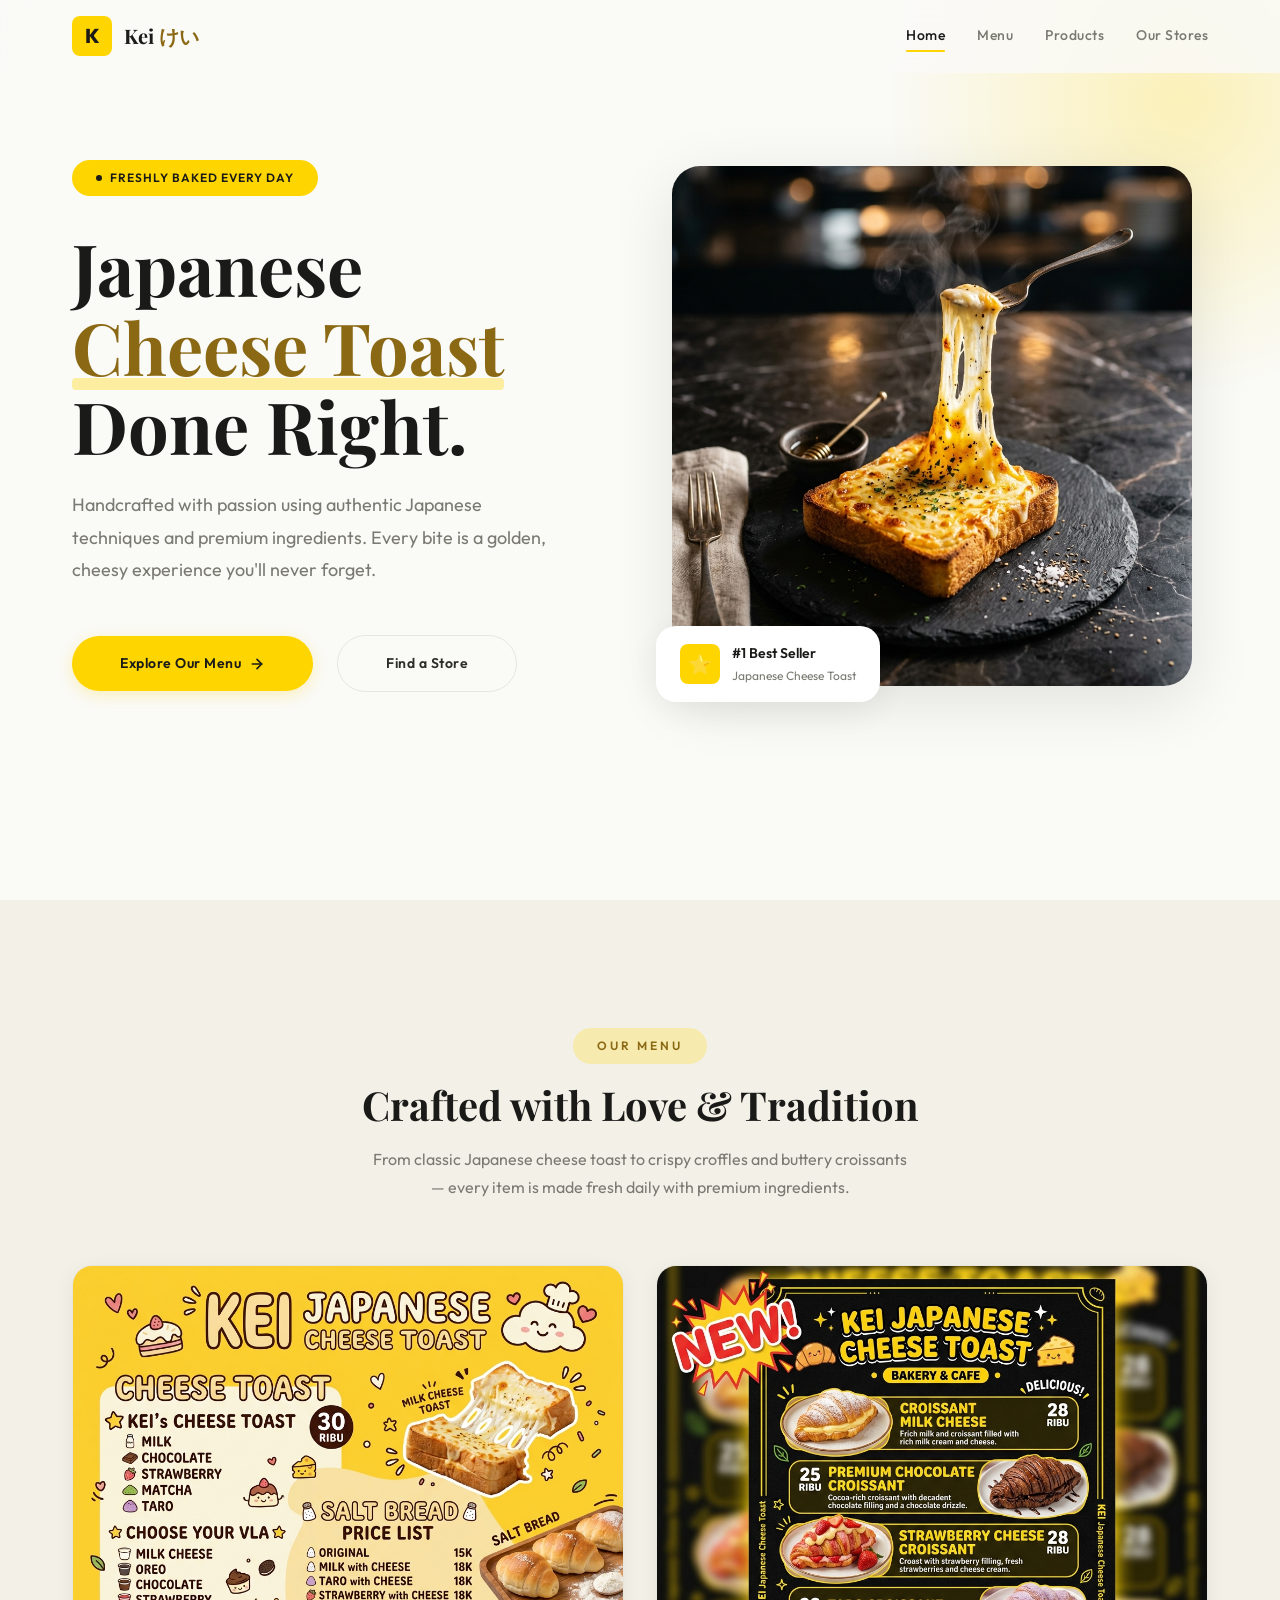
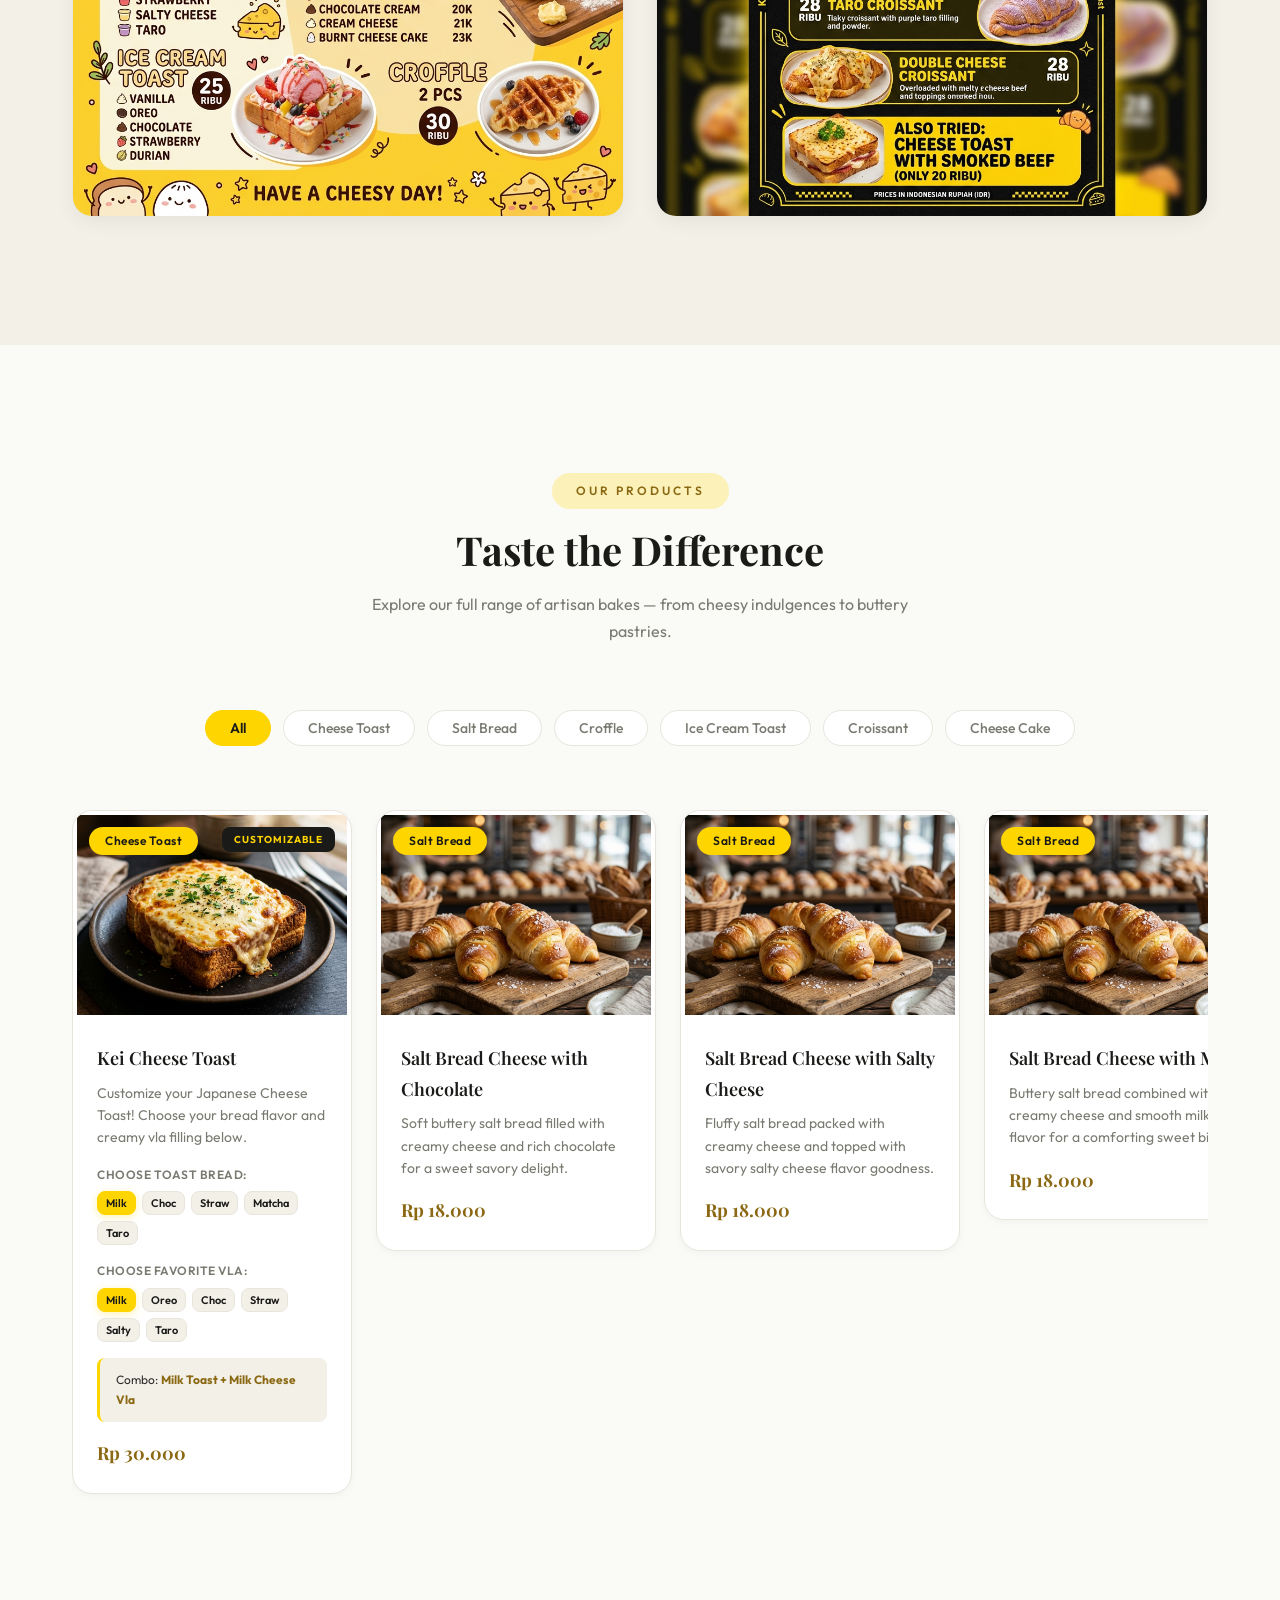
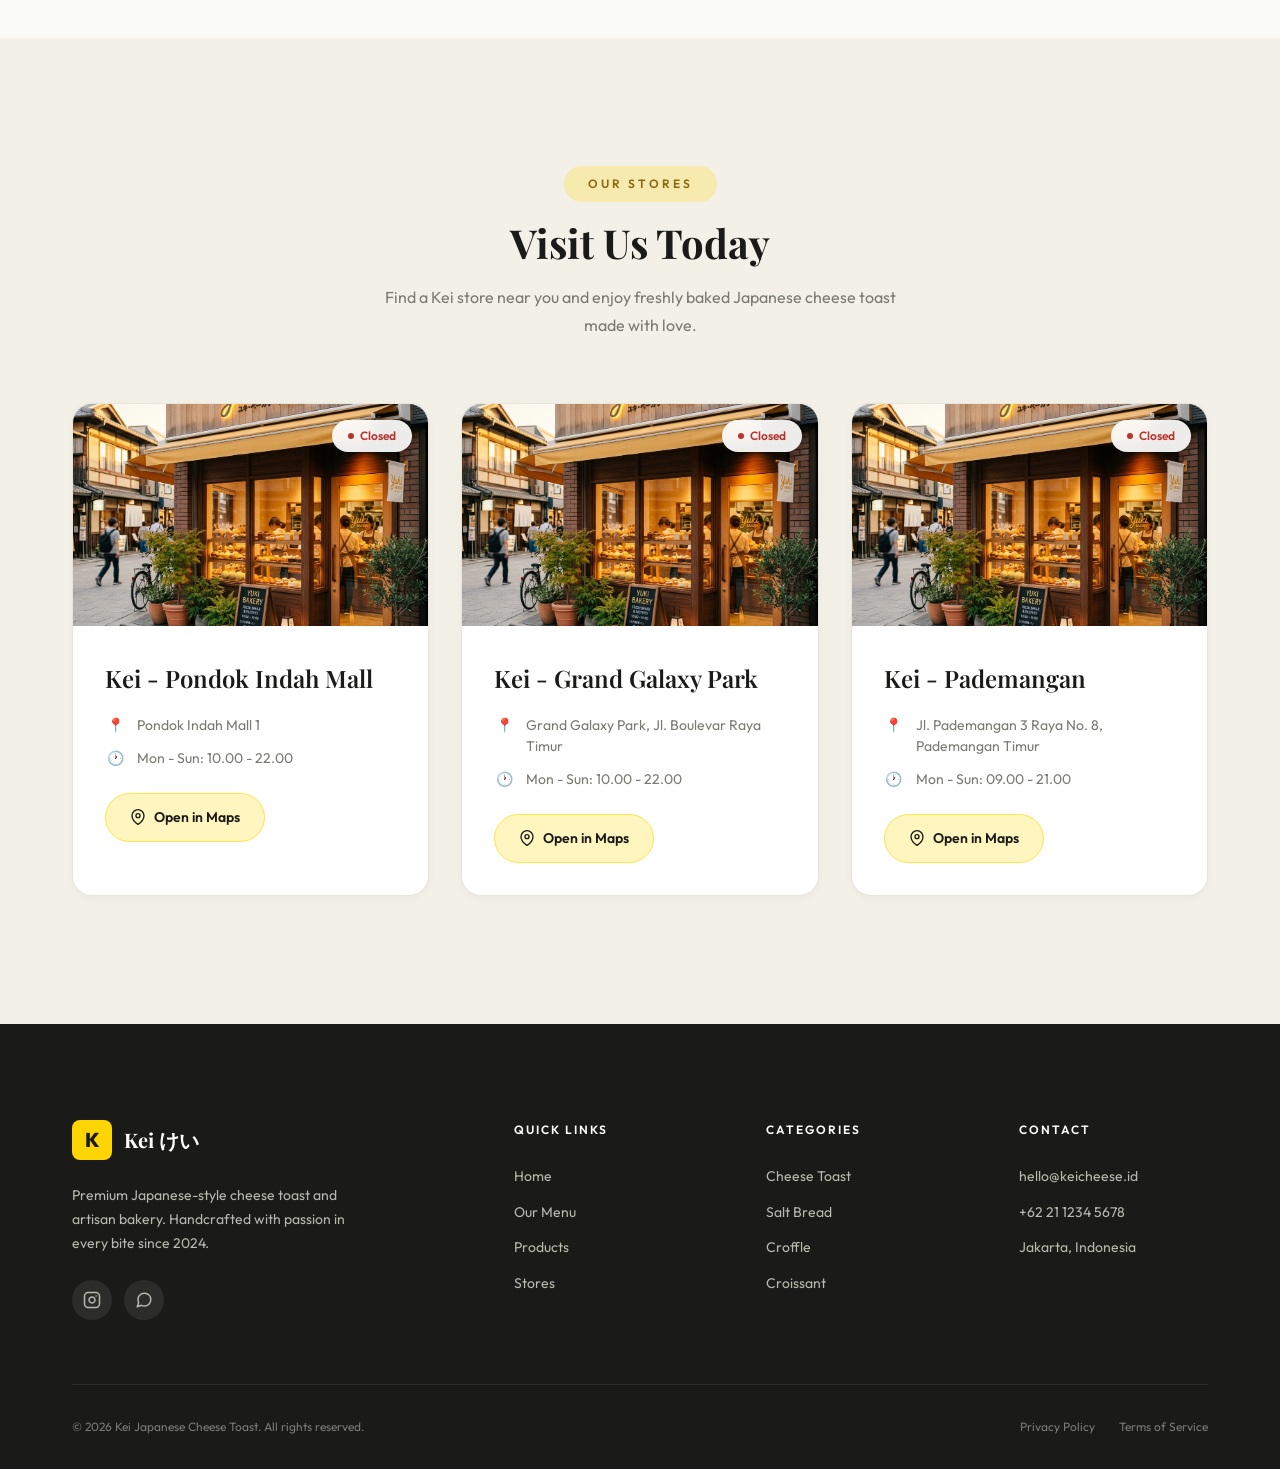
==== index.html @ e4b63c76 "feat: initialize project structure with core landing page, custom CSS design system, and assets" ====
<!DOCTYPE html>
<html lang="en">

<head>
  <meta charset="UTF-8" />
  <meta name="viewport" content="width=device-width, initial-scale=1.0" />
  <title>Kei Japanese Cheese Toast — Premium Artisan Bakery</title>
  <meta name="description"
    content="Kei Japanese Cheese Toast offers premium handcrafted Japanese-style cheese toast, salt bread, croffles, and croissants. Made fresh daily with authentic Japanese techniques." />
  <meta name="keywords" content="Kei, Japanese, Cheese Toast, Bakery, Salt Bread, Croffle, Croissant, Artisan" />
  <meta name="author" content="Kei Japanese Cheese Toast" />

  <!-- Open Graph -->
  <meta property="og:title" content="Kei Japanese Cheese Toast — Premium Artisan Bakery" />
  <meta property="og:description"
    content="Handcrafted Japanese-style cheese toast, salt bread, croffles, and more. Made fresh daily." />
  <meta property="og:type" content="website" />

  <!-- Favicon (emoji fallback) -->
  <link rel="icon"
    href="data:image/svg+xml,<svg xmlns=%22http://www.w3.org/2000/svg%22 viewBox=%220 0 100 100%22><text y=%22.9em%22 font-size=%2290%22>🧀</text></svg>" />

  <!-- Stylesheet -->
  <link rel="stylesheet" href="assets/css/style.css" />
</head>

<body>

  <!-- ==========================================
       NAVBAR
       ========================================== -->
  <nav class="navbar" id="navbar">
    <div class="container navbar__inner">

      <!-- Logo -->
      <a href="#hero" class="navbar__logo" id="nav-logo">
        <div class="navbar__logo-icon">K</div>
        <div class="navbar__logo-text">Kei <span>けい</span></div>
      </a>

      <!-- Navigation Links -->
      <div class="navbar__links" id="navbar-links">
        <a href="#hero" class="navbar__link active" id="nav-home">Home</a>
        <a href="#menu" class="navbar__link" id="nav-menu">Menu</a>
        <a href="#products" class="navbar__link" id="nav-products">Products</a>
        <a href="#stores" class="navbar__link" id="nav-stores">Our Stores</a>
      </div>

      <!-- Mobile Toggle -->
      <button class="navbar__toggle" id="navbar-toggle" aria-label="Toggle navigation menu">
        <span></span>
        <span></span>
        <span></span>
      </button>
    </div>

    <!-- Mobile Overlay -->
    <div class="navbar__overlay" id="navbar-overlay"></div>
  </nav>


  <!-- ==========================================
       HERO SECTION
       ========================================== -->
  <section class="hero section-padding" id="hero">
    <div class="hero__bg-accent"></div>
    <div class="container hero__inner">

      <!-- Content -->
      <div class="hero__content">
        <div class="hero__badge">
          <span class="hero__badge-dot"></span>
          Freshly Baked Every Day
        </div>
        <h1 class="hero__title">
          Japanese<br />
          <span class="highlight">Cheese Toast</span><br />
          Done Right.
        </h1>
        <p class="hero__description">
          Handcrafted with passion using authentic Japanese techniques and premium ingredients.
          Every bite is a golden, cheesy experience you'll never forget.
        </p>
        <div class="hero__actions">
          <a href="#products" class="btn btn--primary" id="hero-cta-explore">
            Explore Our Menu
            <svg width="16" height="16" viewBox="0 0 24 24" fill="none" stroke="currentColor" stroke-width="2.5"
              stroke-linecap="round" stroke-linejoin="round">
              <path d="M5 12h14" />
              <path d="m12 5 7 7-7 7" />
            </svg>
          </a>
          <a href="#stores" class="btn btn--outline" id="hero-cta-stores">
            Find a Store
          </a>
        </div>
      </div>

      <!-- Image -->
      <div class="hero__image-wrapper">
        <img class="hero__image" src="assets/images/hero-cheese-toast.png"
          alt="Delicious Japanese cheese toast with melting cheese on a dark slate plate" loading="eager" />
        <div class="hero__image-badge">
          <div class="hero__image-badge-icon">⭐</div>
          <div class="hero__image-badge-text">
            #1 Best Seller
            <span>Japanese Cheese Toast</span>
          </div>
        </div>
      </div>

    </div>
  </section>


  <!-- ==========================================
       MENU SECTION
       ========================================== -->
  <section class="menu section-padding" id="menu">
    <div class="container">

      <!-- Section Header -->
      <div class="section-header reveal">
        <span class="section-label">Our Menu</span>
        <h2 class="section-title">Crafted with Love & Tradition</h2>
        <p class="section-subtitle">
          From classic Japanese cheese toast to crispy croffles and buttery croissants —
          every item is made fresh daily with premium ingredients.
        </p>
      </div>

      <!-- Menu Images Gallery -->
      <div class="menu__gallery reveal">
        <div class="menu__gallery-item" id="menu-image-1">
          <img src="assets/images/menu-1.png" alt="Kei Japanese Cheese Toast — Full Menu" loading="lazy" />
        </div>
        <div class="menu__gallery-item" id="menu-image-2">
          <img src="assets/images/menu-2.png" alt="Kei Japanese Cheese Toast — Croissant Menu" loading="lazy" />
        </div>
      </div>

    </div>
  </section>


  <!-- ==========================================
       PRODUCTS SECTION
       ========================================== -->
  <section class="products section-padding" id="products">
    <div class="container">

      <!-- Section Header -->
      <div class="section-header reveal">
        <span class="section-label">Our Products</span>
        <h2 class="section-title">Taste the Difference</h2>
        <p class="section-subtitle">
          Explore our full range of artisan bakes — from cheesy indulgences to buttery pastries.
        </p>
      </div>

      <!-- Filter Buttons -->
      <div class="products__filters reveal">
        <button class="filter-btn active" data-filter="all" id="filter-all">All</button>
        <button class="filter-btn" data-filter="cheese-toast" id="filter-cheese-toast">Cheese Toast</button>
        <button class="filter-btn" data-filter="salt-bread" id="filter-salt-bread">Salt Bread</button>
        <button class="filter-btn" data-filter="croffle" id="filter-croffle">Croffle</button>
        <button class="filter-btn" data-filter="ice-cream-toast" id="filter-ice-cream-toast">Ice Cream Toast</button>
        <button class="filter-btn" data-filter="croissant" id="filter-croissant">Croissant</button>
        <button class="filter-btn" data-filter="cheese-cake" id="filter-cheese-cake">Cheese Cake</button>
      </div>

      <!-- Product Grid — switches to horizontal scroll on "All" -->
      <div class="products__grid" id="products-grid">

        <!-- ── Cheese Toast ── -->
        <div class="product-card product-card--customizer reveal reveal-delay-1" data-category="cheese-toast"
          id="product-custom-cheese-toast">
          <div class="product-card__image-wrapper">
            <img class="product-card__image" id="custom-toast-img" src="assets/images/product-cheese-toast.png"
              alt="Customizable Japanese Cheese Toast" loading="lazy" />
            <span class="product-card__category">Cheese Toast</span>
            <div class="product-card__badge-custom">Customizable</div>
          </div>
          <div class="product-card__body">
            <h3 class="product-card__name">Kei Cheese Toast</h3>
            <p class="product-card__desc">Customize your Japanese Cheese Toast! Choose your bread flavor and
              creamy vla filling below.</p>

            <!-- Toast Taste Selector -->
            <div class="customizer-group">
              <span class="customizer-label">Choose Toast Bread:</span>
              <div class="customizer-options" id="toast-taste-options">
                <button class="customizer-btn active" data-type="toast" data-value="Milk" style="--btn-color: #FFF9E6;"
                  title="Milk">Milk</button>
                <button class="customizer-btn" data-type="toast" data-value="Chocolate" style="--btn-color: #5C3A21;"
                  title="Chocolate">Choc</button>
                <button class="customizer-btn" data-type="toast" data-value="Strawberry" style="--btn-color: #FFC0CB;"
                  title="Strawberry">Straw</button>
                <button class="customizer-btn" data-type="toast" data-value="Matcha" style="--btn-color: #A9DFBF;"
                  title="Matcha">Matcha</button>
                <button class="customizer-btn" data-type="toast" data-value="Taro" style="--btn-color: #D7BDE2;"
                  title="Taro">Taro</button>
              </div>
            </div>

            <!-- Vla Flavor Selector -->
            <div class="customizer-group">
              <span class="customizer-label">Choose Favorite Vla:</span>
              <div class="customizer-options" id="vla-flavor-options">
                <button class="customizer-btn active" data-type="vla" data-value="Milk Cheese"
                  title="Milk (Cheese)">Milk</button>
                <button class="customizer-btn" data-type="vla" data-value="Oreo" title="Oreo">Oreo</button>
                <button class="customizer-btn" data-type="vla" data-value="Chocolate" title="Chocolate">Choc</button>
                <button class="customizer-btn" data-type="vla" data-value="Strawberry" title="Strawberry">Straw</button>
                <button class="customizer-btn" data-type="vla" data-value="Salty Cheese"
                  title="Salty Cheese (Not Sweet)">Salty</button>
                <button class="customizer-btn" data-type="vla" data-value="Taro" title="Taro">Taro</button>
              </div>
            </div>

            <!-- Combo Preview -->
            <div class="customizer-preview">
              <span class="preview-text">Combo: <strong id="combo-selection">Milk Toast + Milk Cheese
                  Vla</strong></span>
            </div>

            <span class="product-card__price">Rp 30.000</span>
          </div>
        </div>

        <!-- ── Salt Bread ── -->
        <div class="product-card reveal reveal-delay-1" data-category="salt-bread" id="product-classic-salt-bread">
          <div class="product-card__image-wrapper">
            <img class="product-card__image" src="assets/images/product-salt-bread.png"
              alt="Classic Salt Bread Cheese with Chocolate" loading="lazy" />
            <span class="product-card__category">Salt Bread</span>
          </div>
          <div class="product-card__body">
            <h3 class="product-card__name">Salt Bread Cheese with Chocolate</h3>
            <p class="product-card__desc">Soft buttery salt bread filled with creamy cheese and rich chocolate for a
              sweet savory delight.</p>
            <span class="product-card__price">Rp 18.000</span>
          </div>
        </div>

        <div class="product-card reveal reveal-delay-2" data-category="salt-bread" id="product-cheese-salt-bread">
          <div class="product-card__image-wrapper">
            <img class="product-card__image" src="assets/images/product-salt-bread.png"
              alt="Salt Bread Cheese with Salty Cheese" loading="lazy" />
            <span class="product-card__category">Salt Bread</span>
          </div>
          <div class="product-card__body">
            <h3 class="product-card__name">Salt Bread Cheese with Salty Cheese</h3>
            <p class="product-card__desc">Fluffy salt bread packed with creamy cheese and topped with savory salty
              cheese flavor goodness.</p>
            <span class="product-card__price">Rp 18.000</span>
          </div>
        </div>

        <div class="product-card reveal reveal-delay-1" data-category="salt-bread" id="product-classic-salt-bread">
          <div class="product-card__image-wrapper">
            <img class="product-card__image" src="assets/images/product-salt-bread.png"
              alt="Salt Bread Cheese with Milk" loading="lazy" />
            <span class="product-card__category">Salt Bread</span>
          </div>
          <div class="product-card__body">
            <h3 class="product-card__name">Salt Bread Cheese with Milk</h3>
            <p class="product-card__desc">Buttery salt bread combined with creamy cheese and smooth milk flavor for a
              comforting sweet bite.</p>
            <span class="product-card__price">Rp 18.000</span>
          </div>
        </div>

        <div class="product-card reveal reveal-delay-2" data-category="salt-bread" id="product-cheese-salt-bread">
          <div class="product-card__image-wrapper">
            <img class="product-card__image" src="assets/images/product-salt-bread.png"
              alt="Salt Bread Cheese with Cream Cheese" loading="lazy" />
            <span class="product-card__category">Salt Bread</span>
          </div>
          <div class="product-card__body">
            <h3 class="product-card__name">Salt Bread Cheese with Cream Cheese</h3>
            <p class="product-card__desc">Soft salt bread stuffed with creamy cheese and rich cream cheese for extra
              smooth indulgence.</p>
            <span class="product-card__price">Rp 22.000</span>
          </div>
        </div>

        <div class="product-card reveal reveal-delay-1" data-category="salt-bread" id="product-classic-salt-bread">
          <div class="product-card__image-wrapper">
            <img class="product-card__image" src="assets/images/product-salt-bread.png"
              alt="Salt Bread Cheese with Chocolate Cream" loading="lazy" />
            <span class="product-card__category">Salt Bread</span>
          </div>
          <div class="product-card__body">
            <h3 class="product-card__name">Salt Bread Cheese with Chocolate Cream</h3>
            <p class="product-card__desc">Freshly baked salt bread filled with creamy cheese and luscious chocolate
              cream in every bite.</p>
            <span class="product-card__price">Rp 20.000</span>
          </div>
        </div>

        <div class="product-card reveal reveal-delay-2" data-category="salt-bread" id="product-cheese-salt-bread">
          <div class="product-card__image-wrapper">
            <img class="product-card__image" src="assets/images/product-salt-bread.png" alt="Salt Bread Original"
              loading="lazy" />
            <span class="product-card__category">Salt Bread</span>
          </div>
          <div class="product-card__body">
            <h3 class="product-card__name">Salt Bread Original</h3>
            <p class="product-card__desc">Classic buttery salt bread with soft texture, light salty flavor, and
              perfectly baked golden crust.</p>
            <span class="product-card__price">Rp 15.000</span>
          </div>
        </div>

        <!-- ── Croffle ── -->
        <div class="product-card reveal reveal-delay-1" data-category="croffle" id="product-classic-croffle">
          <div class="product-card__image-wrapper">
            <img class="product-card__image" src="assets/images/product-croffle.png" alt="Classic Croffle"
              loading="lazy" />
            <span class="product-card__category">Croffle</span>
          </div>
          <div class="product-card__body">
            <h3 class="product-card__name">Classic Croffle</h3>
            <p class="product-card__desc">Crispy buttery croffle with flaky layers and golden texture, perfect for sweet
              or savory cravings.</p>
            <span class="product-card__price">Rp 20.000</span>
          </div>
        </div>

        <!-- ── Ice Cream Toast ── -->
        <div class="product-card reveal reveal-delay-1" data-category="ice-cream-toast"
          id="product-vanilla-ice-cream-toast">
          <div class="product-card__image-wrapper">
            <img class="product-card__image" src="assets/images/product-ice-cream-toast.png"
              alt="Chocolate Ice Cream Toast" loading="lazy" />
            <span class="product-card__category">Ice Cream Toast</span>
          </div>
          <div class="product-card__body">
            <h3 class="product-card__name">Chocolate Ice Cream Toast</h3>
            <p class="product-card__desc">Toasted bread topped with creamy chocolate ice cream for a rich and refreshing
              sweet treat.
            </p>
            <span class="product-card__price">Rp 25.000</span>
          </div>
        </div>

        <div class="product-card reveal reveal-delay-2" data-category="ice-cream-toast"
          id="product-strawberry-ice-cream-toast">
          <div class="product-card__image-wrapper">
            <img class="product-card__image" src="assets/images/product-ice-cream-toast.png"
              alt="Strawberry Ice Cream Toast" loading="lazy" />
            <span class="product-card__category">Ice Cream Toast</span>
          </div>
          <div class="product-card__body">
            <h3 class="product-card__name">Strawberry Ice Cream Toast</h3>
            <p class="product-card__desc">Crispy toast served with smooth strawberry ice cream and delightful fruity
              sweetness in every bite.</p>
            <span class="product-card__price">Rp 25.000</span>
          </div>
        </div>

        <div class="product-card reveal reveal-delay-1" data-category="ice-cream-toast"
          id="product-vanilla-ice-cream-toast">
          <div class="product-card__image-wrapper">
            <img class="product-card__image" src="assets/images/product-ice-cream-toast.png"
              alt="Vanilla Ice Cream Toast" loading="lazy" />
            <span class="product-card__category">Ice Cream Toast</span>
          </div>
          <div class="product-card__body">
            <h3 class="product-card__name">Vanilla Ice Cream Toast</h3>
            <p class="product-card__desc">Warm toasted bread paired with creamy vanilla ice cream for a simple classic
              dessert experience.
            </p>
            <span class="product-card__price">Rp 25.000</span>
          </div>
        </div>

        <div class="product-card reveal reveal-delay-2" data-category="ice-cream-toast"
          id="product-strawberry-ice-cream-toast">
          <div class="product-card__image-wrapper">
            <img class="product-card__image" src="assets/images/product-ice-cream-toast.png" alt="Oreo Ice Cream Toast"
              loading="lazy" />
            <span class="product-card__category">Ice Cream Toast</span>
          </div>
          <div class="product-card__body">
            <h3 class="product-card__name">Oreo Ice Cream Toast</h3>
            <p class="product-card__desc">Crunchy toast topped with creamy ice cream and Oreo crumbs for a deliciously
              chocolatey crunchy dessert.</p>
            <span class="product-card__price">Rp 25.000</span>
          </div>
        </div>

        <div class="product-card reveal reveal-delay-2" data-category="ice-cream-toast"
          id="product-strawberry-ice-cream-toast">
          <div class="product-card__image-wrapper">
            <img class="product-card__image" src="assets/images/product-ice-cream-toast.png"
              alt="Durian Ice Cream Toast" loading="lazy" />
            <span class="product-card__category">Ice Cream Toast</span>
          </div>
          <div class="product-card__body">
            <h3 class="product-card__name">Durian Ice Cream Toast</h3>
            <p class="product-card__desc">Toasted bread combined with creamy durian ice cream for a unique rich tropical
              flavor sensation.</p>
            <span class="product-card__price">Rp 25.000</span>
          </div>
        </div>

        <!-- ── Croissant ── -->
        <div class="product-card reveal reveal-delay-1" data-category="croissant" id="product-butter-croissant">
          <div class="product-card__image-wrapper">
            <img class="product-card__image" src="assets/images/product-croissant.png" alt="Croissant Milk Cheese"
              loading="lazy" />
            <span class="product-card__category">Croissant</span>
          </div>
          <div class="product-card__body">
            <h3 class="product-card__name">Croissant Milk Cheese</h3>
            <p class="product-card__desc">Buttery flaky croissant filled with creamy milk and cheese for a perfectly
              soft sweet savory bite.</p>
            <span class="product-card__price">Rp 28.000</span>
          </div>
        </div>

        <div class="product-card reveal reveal-delay-2" data-category="croissant" id="product-almond-croissant">
          <div class="product-card__image-wrapper">
            <img class="product-card__image" src="assets/images/product-croissant.png" alt="Premium Chocolate Croissant"
              loading="lazy" />
            <span class="product-card__category">Croissant</span>
          </div>
          <div class="product-card__body">
            <h3 class="product-card__name">Premium Chocolate Croissant</h3>
            <p class="product-card__desc">Golden croissant layered with rich premium chocolate filling for an indulgent
              and satisfying pastry experience.</p>
            <span class="product-card__price">Rp 25.000</span>
          </div>
        </div>

        <div class="product-card reveal reveal-delay-1" data-category="croissant" id="product-butter-croissant">
          <div class="product-card__image-wrapper">
            <img class="product-card__image" src="assets/images/product-croissant.png"
              alt="Chocolate Ice Cream Croissant" loading="lazy" />
            <span class="product-card__category">Croissant</span>
          </div>
          <div class="product-card__body">
            <h3 class="product-card__name">Chocolate Ice Cream Croissant</h3>
            <p class="product-card__desc">Crispy croissant served with creamy chocolate ice cream for a refreshing sweet
              and buttery combination.</p>
            <span class="product-card__price">Rp 25.000</span>
          </div>
        </div>

        <div class="product-card reveal reveal-delay-2" data-category="croissant" id="product-almond-croissant">
          <div class="product-card__image-wrapper">
            <img class="product-card__image" src="assets/images/product-croissant.png"
              alt="Strawberry Ice Cream Croissant" loading="lazy" />
            <span class="product-card__category">Croissant</span>
          </div>
          <div class="product-card__body">
            <h3 class="product-card__name">Strawberry Ice Cream Croissant</h3>
            <p class="product-card__desc">Flaky croissant topped with smooth strawberry ice cream and fruity sweetness
              in every delicious bite.</p>
            <span class="product-card__price">Rp 25.000</span>
          </div>
        </div>

        <div class="product-card reveal reveal-delay-1" data-category="croissant" id="product-butter-croissant">
          <div class="product-card__image-wrapper">
            <img class="product-card__image" src="assets/images/product-croissant.png" alt="Cheese Chocolate Croissant"
              loading="lazy" />
            <span class="product-card__category">Croissant</span>
          </div>
          <div class="product-card__body">
            <h3 class="product-card__name">Cheese Chocolate Croissant</h3>
            <p class="product-card__desc">Buttery croissant filled with creamy cheese and rich chocolate for a balanced
              sweet savory flavor.</p>
            <span class="product-card__price">Rp 28.000</span>
          </div>
        </div>

        <div class="product-card reveal reveal-delay-1" data-category="croissant" id="product-butter-croissant">
          <div class="product-card__image-wrapper">
            <img class="product-card__image" src="assets/images/product-croissant.png" alt="Strawberry Croissant"
              loading="lazy" />
            <span class="product-card__category">Croissant</span>
          </div>
          <div class="product-card__body">
            <h3 class="product-card__name">Strawberry Croissant</h3>
            <p class="product-card__desc">Freshly baked croissant filled with sweet strawberry cream for a light fruity
              and buttery pastry treat.</p>
            <span class="product-card__price">Rp 28.000</span>
          </div>
        </div>

        <div class="product-card reveal reveal-delay-2" data-category="croissant" id="product-almond-croissant">
          <div class="product-card__image-wrapper">
            <img class="product-card__image" src="assets/images/product-croissant.png" alt="Taro Croissant"
              loading="lazy" />
            <span class="product-card__category">Croissant</span>
          </div>
          <div class="product-card__body">
            <h3 class="product-card__name">Taro Croissant</h3>
            <p class="product-card__desc">Crispy buttery croissant packed with smooth taro filling for a sweet and
              unique flavor experience.</p>
            <span class="product-card__price">Rp 28.000</span>
          </div>
        </div>

        <div class="product-card reveal reveal-delay-1" data-category="croissant" id="product-butter-croissant">
          <div class="product-card__image-wrapper">
            <img class="product-card__image" src="assets/images/product-croissant.png" alt="Double Cheese Croissant"
              loading="lazy" />
            <span class="product-card__category">Croissant</span>
          </div>
          <div class="product-card__body">
            <h3 class="product-card__name">Double Cheese Croissant</h3>
            <p class="product-card__desc">Flaky croissant loaded with double cheese filling for extra creamy rich and
              savory deliciousness.</p>
            <span class="product-card__price">Rp 28.000</span>
          </div>
        </div>

        <!-- ── Cheese Cake ── -->
        <div class="product-card reveal reveal-delay-1" data-category="cheese-cake" id="product-burnt-cheese-cake">
          <div class="product-card__image-wrapper">
            <img class="product-card__image" src="assets/images/product-croissant.png" alt="Burnt Cheese Cake"
              loading="lazy" />
            <span class="product-card__category">Cheese Cake</span>
          </div>
          <div class="product-card__body">
            <h3 class="product-card__name">Burnt Cheese Cake</h3>
            <p class="product-card__desc">Creamy burnt cheesecake with caramelized top, rich texture, and perfectly
              balanced sweet cheesy flavor.</p>
            <span class="product-card__price">Rp 28.000</span>
          </div>
        </div>

      </div>
    </div>
  </section>


  <!-- ==========================================
       STORES SECTION
       ========================================== -->
  <section class="stores section-padding" id="stores">
    <div class="container">

      <!-- Section Header -->
      <div class="section-header reveal">
        <span class="section-label">Our Stores</span>
        <h2 class="section-title">Visit Us Today</h2>
        <p class="section-subtitle">
          Find a Kei store near you and enjoy freshly baked Japanese cheese toast made with love.
        </p>
      </div>

      <!-- Stores Grid -->
      <div class="stores__grid">

        <!-- Store 1 -->
        <div class="store-card reveal reveal-delay-1" id="store-central" data-open="10:00" data-close="22:00">
          <div class="store-card__image-wrapper">
            <img class="store-card__image" src="assets/images/store-exterior.png" alt="Kei Pondok Indah Mall"
              loading="lazy" />
            <div class="store-card__status" data-status-target>
              <span class="store-card__status-dot"></span>
              <span class="store-card__status-text">Checking...</span>
            </div>
          </div>
          <div class="store-card__body">
            <h3 class="store-card__name">Kei - Pondok Indah Mall</h3>
            <div class="store-card__info">
              <div class="store-card__info-item">
                <span class="store-card__info-icon">📍</span>
                <span>Pondok Indah Mall 1</span>
              </div>
              <div class="store-card__info-item">
                <span class="store-card__info-icon">🕐</span>
                <span>Mon - Sun: 10.00 - 22.00</span>
              </div>
            </div>
            <a href="https://maps.app.goo.gl/Umr7S4RYanR5oiLSA" target="_blank" rel="noopener noreferrer"
              class="store-card__map-btn" id="store-central-map">
              <svg width="16" height="16" viewBox="0 0 24 24" fill="none" stroke="currentColor" stroke-width="2"
                stroke-linecap="round" stroke-linejoin="round">
                <path d="M21 10c0 7-9 13-9 13s-9-6-9-13a9 9 0 0 1 18 0z" />
                <circle cx="12" cy="10" r="3" />
              </svg>
              Open in Maps
            </a>
          </div>
        </div>

        <!-- Store 2 -->
        <div class="store-card reveal reveal-delay-2" id="store-south" data-open="10:00" data-close="22:00">
          <div class="store-card__image-wrapper">
            <img class="store-card__image" src="assets/images/store-exterior.png" alt="Kei Grand Galaxy Park"
              loading="lazy" />
            <div class="store-card__status" data-status-target>
              <span class="store-card__status-dot"></span>
              <span class="store-card__status-text">Checking...</span>
            </div>
          </div>
          <div class="store-card__body">
            <h3 class="store-card__name">Kei - Grand Galaxy Park</h3>
            <div class="store-card__info">
              <div class="store-card__info-item">
                <span class="store-card__info-icon">📍</span>
                <span>Grand Galaxy Park, Jl. Boulevar Raya Timur</span>
              </div>
              <div class="store-card__info-item">
                <span class="store-card__info-icon">🕐</span>
                <span>Mon - Sun: 10.00 - 22.00</span>
              </div>
            </div>
            <a href="https://maps.app.goo.gl/R5bYNSTWRo8ercft8" target="_blank" rel="noopener noreferrer"
              class="store-card__map-btn" id="store-south-map">
              <svg width="16" height="16" viewBox="0 0 24 24" fill="none" stroke="currentColor" stroke-width="2"
                stroke-linecap="round" stroke-linejoin="round">
                <path d="M21 10c0 7-9 13-9 13s-9-6-9-13a9 9 0 0 1 18 0z" />
                <circle cx="12" cy="10" r="3" />
              </svg>
              Open in Maps
            </a>
          </div>
        </div>

        <!-- Store 3 -->
        <div class="store-card reveal reveal-delay-3" id="store-west" data-open="09:00" data-close="21:00">
          <div class="store-card__image-wrapper">
            <img class="store-card__image" src="assets/images/store-exterior.png" alt="Kei Pademangan" loading="lazy" />
            <div class="store-card__status" data-status-target>
              <span class="store-card__status-dot"></span>
              <span class="store-card__status-text">Checking...</span>
            </div>
          </div>
          <div class="store-card__body">
            <h3 class="store-card__name">Kei - Pademangan</h3>
            <div class="store-card__info">
              <div class="store-card__info-item">
                <span class="store-card__info-icon">📍</span>
                <span>Jl. Pademangan 3 Raya No. 8, Pademangan Timur</span>
              </div>
              <div class="store-card__info-item">
                <span class="store-card__info-icon">🕐</span>
                <span>Mon - Sun: 09.00 - 21.00</span>
              </div>
            </div>
            <a href="https://maps.google.com" target="_blank" rel="noopener noreferrer" class="store-card__map-btn"
              id="store-west-map">
              <svg width="16" height="16" viewBox="0 0 24 24" fill="none" stroke="currentColor" stroke-width="2"
                stroke-linecap="round" stroke-linejoin="round">
                <path d="M21 10c0 7-9 13-9 13s-9-6-9-13a9 9 0 0 1 18 0z" />
                <circle cx="12" cy="10" r="3" />
              </svg>
              Open in Maps
            </a>
          </div>
        </div>

      </div>
    </div>
  </section>


  <!-- ==========================================
       FOOTER
       ========================================== -->
  <footer class="footer" id="footer">
    <div class="container">
      <div class="footer__inner">

        <!-- Brand Column -->
        <div class="footer__brand">
          <div class="footer__logo">
            <div class="footer__logo-icon">K</div>
            <div class="footer__logo-text">Kei けい</div>
          </div>
          <p class="footer__desc">
            Premium Japanese-style cheese toast and artisan bakery.
            Handcrafted with passion in every bite since 2024.
          </p>
          <div class="footer__social">
            <a href="https://www.instagram.com/keijapanesecheesetoast" target="_blank" and rel="noopener noreferrer"
              class="footer__social-link" aria-label="Instagram" id="social-instagram">
              <svg width="18" height="18" viewBox="0 0 24 24" fill="none" stroke="currentColor" stroke-width="2"
                stroke-linecap="round" stroke-linejoin="round">
                <rect width="20" height="20" x="2" y="2" rx="5" ry="5" />
                <path d="M16 11.37A4 4 0 1 1 12.63 8 4 4 0 0 1 16 11.37z" />
                <line x1="17.5" x2="17.51" y1="6.5" y2="6.5" />
              </svg>
            </a>
            <a href="#" class="footer__social-link" aria-label="WhatsApp" id="social-whatsapp">
              <svg width="18" height="18" viewBox="0 0 24 24" fill="none" stroke="currentColor" stroke-width="2"
                stroke-linecap="round" stroke-linejoin="round">
                <path
                  d="M21 11.5a8.38 8.38 0 0 1-.9 3.8 8.5 8.5 0 0 1-7.6 4.7 8.38 8.38 0 0 1-3.8-.9L3 21l1.9-5.7a8.38 8.38 0 0 1-.9-3.8 8.5 8.5 0 0 1 4.7-7.6 8.38 8.38 0 0 1 3.8-.9h.5a8.48 8.48 0 0 1 8 8v.5z" />
              </svg>
            </a>
          </div>
        </div>

        <!-- Quick Links -->
        <div>
          <h4 class="footer__column-title">Quick Links</h4>
          <nav class="footer__links">
            <a href="#hero" class="footer__link">Home</a>
            <a href="#menu" class="footer__link">Our Menu</a>
            <a href="#products" class="footer__link">Products</a>
            <a href="#stores" class="footer__link">Stores</a>
          </nav>
        </div>

        <!-- Categories -->
        <div>
          <h4 class="footer__column-title">Categories</h4>
          <nav class="footer__links">
            <a href="#menu" class="footer__link">Cheese Toast</a>
            <a href="#menu" class="footer__link">Salt Bread</a>
            <a href="#menu" class="footer__link">Croffle</a>
            <a href="#menu" class="footer__link">Croissant</a>
          </nav>
        </div>

        <!-- Contact -->
        <div>
          <h4 class="footer__column-title">Contact</h4>
          <div class="footer__links">
            <span class="footer__link">hello@keicheese.id</span>
            <span class="footer__link">+62 21 1234 5678</span>
            <span class="footer__link">Jakarta, Indonesia</span>
          </div>
        </div>

      </div>

      <!-- Bottom Bar -->
      <div class="footer__bottom">
        <p class="footer__copyright">&copy; 2026 Kei Japanese Cheese Toast. All rights reserved.</p>
        <div class="footer__bottom-links">
          <a href="#" class="footer__bottom-link">Privacy Policy</a>
          <a href="#" class="footer__bottom-link">Terms of Service</a>
        </div>
      </div>

    </div>
  </footer>


  <!-- Scripts -->
  <script src="assets/js/script.js"></script>
</body>

</html>
---- assets/css/style.css ----
/* ============================================
   KEI JAPANESE CHEESE TOAST — Design System
   ============================================ */

/* ---------- Google Fonts ---------- */
@import url('https://fonts.googleapis.com/css2?family=Outfit:wght@300;400;500;600;700;800&family=Playfair+Display:ital,wght@0,400;0,600;0,700;1,400&display=swap');

/* ---------- CSS Custom Properties ---------- */
:root {
  /* Brand Colors — Yellow Palette */
  --clr-primary:       #FFD500;
  --clr-primary-light: #FFE34D;
  --clr-primary-dark:  #E6BF00;
  --clr-primary-glow:  rgba(255, 213, 0, 0.25);

  /* Neutrals */
  --clr-bg:            #FAFAF7;
  --clr-bg-alt:        #F3F0E8;
  --clr-surface:       #FFFFFF;
  --clr-dark:          #1A1A18;
  --clr-text:          #2D2D2A;
  --clr-text-muted:    #7A7A72;
  --clr-border:        #E8E5DC;

  /* Accent */
  --clr-accent-warm:   #F2994A;
  --clr-accent-brown:  #8B6914;

  /* Typography */
  --ff-heading: 'Playfair Display', Georgia, serif;
  --ff-body:    'Outfit', 'Segoe UI', sans-serif;

  /* Font Sizes — Fluid (clamp) */
  --fs-display: clamp(2.75rem, 5vw + 1rem, 4.5rem);
  --fs-h1:      clamp(2rem, 4vw + 0.5rem, 3.25rem);
  --fs-h2:      clamp(1.75rem, 3vw + 0.5rem, 2.5rem);
  --fs-h3:      clamp(1.25rem, 2vw + 0.25rem, 1.5rem);
  --fs-body:    1rem;
  --fs-small:   0.875rem;
  --fs-xs:      0.75rem;

  /* Spacing */
  --space-xs:  0.5rem;
  --space-sm:  0.75rem;
  --space-md:  1rem;
  --space-lg:  1.5rem;
  --space-xl:  2rem;
  --space-2xl: 3rem;
  --space-3xl: 4rem;
  --space-4xl: 6rem;
  --space-5xl: 8rem;

  /* Layout */
  --container-max: 1200px;
  --container-px:  clamp(1rem, 3vw, 2rem);

  /* Border Radius */
  --radius-sm:   8px;
  --radius-md:   12px;
  --radius-lg:   20px;
  --radius-xl:   28px;
  --radius-full: 100px;

  /* Shadows */
  --shadow-sm:   0 2px 8px rgba(0, 0, 0, 0.04);
  --shadow-md:   0 4px 20px rgba(0, 0, 0, 0.06);
  --shadow-lg:   0 8px 40px rgba(0, 0, 0, 0.08);
  --shadow-xl:   0 16px 64px rgba(0, 0, 0, 0.10);
  --shadow-glow: 0 0 40px var(--clr-primary-glow);

  /* Transitions */
  --ease-out:    cubic-bezier(0.22, 1, 0.36, 1);
  --ease-spring: cubic-bezier(0.34, 1.56, 0.64, 1);
  --dur-fast:    200ms;
  --dur-normal:  400ms;
  --dur-slow:    600ms;
}


/* ============================================
   RESET & BASE
   ============================================ */
*,
*::before,
*::after {
  margin: 0;
  padding: 0;
  box-sizing: border-box;
}

html {
  scroll-behavior: smooth;
  -webkit-font-smoothing: antialiased;
  -moz-osx-font-smoothing: grayscale;
}

body {
  font-family: var(--ff-body);
  font-size: var(--fs-body);
  color: var(--clr-text);
  background-color: var(--clr-bg);
  line-height: 1.7;
  overflow-x: hidden;
}

img {
  max-width: 100%;
  height: auto;
  display: block;
}

a {
  text-decoration: none;
  color: inherit;
}

ul, ol {
  list-style: none;
}

button {
  font-family: inherit;
  cursor: pointer;
  border: none;
  background: none;
}


/* ============================================
   UTILITY CLASSES
   ============================================ */
.container {
  width: 100%;
  max-width: var(--container-max);
  margin-inline: auto;
  padding-inline: var(--container-px);
}

.section-padding {
  padding-block: var(--space-5xl);
}

/* Section header */
.section-header {
  text-align: center;
  margin-bottom: var(--space-3xl);
}

.section-label {
  display: inline-block;
  font-family: var(--ff-body);
  font-size: var(--fs-xs);
  font-weight: 600;
  letter-spacing: 3px;
  text-transform: uppercase;
  color: var(--clr-accent-brown);
  background: var(--clr-primary-glow);
  padding: var(--space-xs) var(--space-lg);
  border-radius: var(--radius-full);
  margin-bottom: var(--space-md);
}

.section-title {
  font-family: var(--ff-heading);
  font-size: var(--fs-h2);
  font-weight: 700;
  color: var(--clr-dark);
  line-height: 1.25;
  margin-bottom: var(--space-md);
}

.section-subtitle {
  font-size: var(--fs-body);
  color: var(--clr-text-muted);
  max-width: 540px;
  margin-inline: auto;
  line-height: 1.7;
}


/* ============================================
   SCROLL REVEAL ANIMATIONS
   ============================================ */
.reveal {
  opacity: 0;
  transform: translateY(40px);
  transition: opacity var(--dur-slow) var(--ease-out),
              transform var(--dur-slow) var(--ease-out);
}

.reveal.revealed {
  opacity: 1;
  transform: translateY(0);
}

.reveal-delay-1 { transition-delay: 100ms; }
.reveal-delay-2 { transition-delay: 200ms; }
.reveal-delay-3 { transition-delay: 300ms; }


/* ============================================
   KEYFRAME ANIMATIONS
   ============================================ */
@keyframes fadeInUp {
  from {
    opacity: 0;
    transform: translateY(30px);
  }
  to {
    opacity: 1;
    transform: translateY(0);
  }
}

@keyframes scaleIn {
  from {
    opacity: 0;
    transform: scale(0.92);
  }
  to {
    opacity: 1;
    transform: scale(1);
  }
}

@keyframes float {
  0%, 100% { transform: translateY(0); }
  50%      { transform: translateY(-12px); }
}

@keyframes pulse-glow {
  0%, 100% { box-shadow: 0 0 0 0 var(--clr-primary-glow); }
  50%      { box-shadow: 0 0 30px 8px var(--clr-primary-glow); }
}


/* ============================================
   NAVBAR
   ============================================ */
.navbar {
  position: fixed;
  top: 0;
  left: 0;
  width: 100%;
  z-index: 1000;
  background: rgba(250, 250, 247, 0.85);
  backdrop-filter: blur(16px);
  -webkit-backdrop-filter: blur(16px);
  border-bottom: 1px solid transparent;
  transition: background var(--dur-normal) var(--ease-out),
              border-color var(--dur-normal) var(--ease-out),
              box-shadow var(--dur-normal) var(--ease-out);
}

.navbar.scrolled {
  background: rgba(250, 250, 247, 0.96);
  border-bottom-color: var(--clr-border);
  box-shadow: var(--shadow-sm);
}

.navbar__inner {
  display: flex;
  align-items: center;
  justify-content: space-between;
  padding-block: var(--space-md);
}

/* Logo */
.navbar__logo {
  display: flex;
  align-items: center;
  gap: var(--space-sm);
}

.navbar__logo-icon {
  width: 40px;
  height: 40px;
  background: var(--clr-primary);
  border-radius: var(--radius-sm);
  display: flex;
  align-items: center;
  justify-content: center;
  font-size: 1.25rem;
  font-weight: 800;
  color: var(--clr-dark);
  transition: transform var(--dur-fast) var(--ease-spring);
}

.navbar__logo:hover .navbar__logo-icon {
  transform: rotate(-8deg) scale(1.05);
}

.navbar__logo-text {
  font-family: var(--ff-heading);
  font-size: 1.25rem;
  font-weight: 700;
  color: var(--clr-dark);
}

.navbar__logo-text span {
  color: var(--clr-accent-brown);
}

/* Navigation Links */
.navbar__links {
  display: flex;
  align-items: center;
  gap: var(--space-xl);
}

.navbar__link {
  position: relative;
  font-size: var(--fs-small);
  font-weight: 500;
  color: var(--clr-text-muted);
  letter-spacing: 0.5px;
  transition: color var(--dur-fast) var(--ease-out);
}

.navbar__link::after {
  content: '';
  position: absolute;
  bottom: -4px;
  left: 0;
  width: 0%;
  height: 2px;
  background: var(--clr-primary);
  border-radius: 2px;
  transition: width var(--dur-normal) var(--ease-out);
}

.navbar__link:hover,
.navbar__link.active {
  color: var(--clr-dark);
}

.navbar__link:hover::after,
.navbar__link.active::after {
  width: 100%;
}

/* Mobile Toggle */
.navbar__toggle {
  display: none;
  flex-direction: column;
  gap: 5px;
  padding: 4px;
}

.navbar__toggle span {
  display: block;
  width: 24px;
  height: 2px;
  background: var(--clr-dark);
  border-radius: 2px;
  transition: transform var(--dur-fast) var(--ease-out),
              opacity var(--dur-fast) var(--ease-out);
}

.navbar__toggle.active span:nth-child(1) {
  transform: translateY(7px) rotate(45deg);
}

.navbar__toggle.active span:nth-child(2) {
  opacity: 0;
}

.navbar__toggle.active span:nth-child(3) {
  transform: translateY(-7px) rotate(-45deg);
}


/* ============================================
   HERO SECTION
   ============================================ */
.hero {
  position: relative;
  min-height: 100vh;
  display: flex;
  align-items: center;
  padding-top: 80px;
  overflow: hidden;
  background: var(--clr-bg);
}

.hero__bg-accent {
  position: absolute;
  top: -200px;
  right: -200px;
  width: 600px;
  height: 600px;
  background: radial-gradient(circle, var(--clr-primary-glow) 0%, transparent 70%);
  border-radius: 50%;
  pointer-events: none;
  z-index: 0;
}

.hero__inner {
  display: grid;
  grid-template-columns: 1fr 1fr;
  gap: var(--space-3xl);
  align-items: center;
  position: relative;
  z-index: 1;
}

/* Hero Content */
.hero__content {
  animation: fadeInUp 0.8s var(--ease-out) forwards;
}

.hero__badge {
  display: inline-flex;
  align-items: center;
  gap: var(--space-xs);
  background: var(--clr-primary);
  color: var(--clr-dark);
  padding: var(--space-xs) var(--space-lg);
  border-radius: var(--radius-full);
  font-size: var(--fs-xs);
  font-weight: 600;
  letter-spacing: 1px;
  text-transform: uppercase;
  margin-bottom: var(--space-xl);
}

.hero__badge-dot {
  width: 6px;
  height: 6px;
  background: var(--clr-dark);
  border-radius: 50%;
  animation: pulse-glow 2s infinite;
}

.hero__title {
  font-family: var(--ff-heading);
  font-size: var(--fs-display);
  font-weight: 700;
  color: var(--clr-dark);
  line-height: 1.1;
  margin-bottom: var(--space-lg);
}

.hero__title .highlight {
  color: var(--clr-accent-brown);
  position: relative;
}

.hero__title .highlight::after {
  content: '';
  position: absolute;
  bottom: 4px;
  left: 0;
  width: 100%;
  height: 12px;
  background: var(--clr-primary);
  opacity: 0.35;
  z-index: -1;
  border-radius: 4px;
}

.hero__description {
  font-size: 1.125rem;
  color: var(--clr-text-muted);
  line-height: 1.8;
  max-width: 480px;
  margin-bottom: var(--space-2xl);
}

.hero__actions {
  display: flex;
  align-items: center;
  gap: var(--space-lg);
  flex-wrap: wrap;
}

/* Buttons */
.btn {
  display: inline-flex;
  align-items: center;
  justify-content: center;
  gap: var(--space-xs);
  padding: var(--space-md) var(--space-2xl);
  border-radius: var(--radius-full);
  font-family: var(--ff-body);
  font-size: var(--fs-small);
  font-weight: 600;
  letter-spacing: 0.5px;
  transition: all var(--dur-normal) var(--ease-out);
}

.btn--primary {
  background: var(--clr-primary);
  color: var(--clr-dark);
  box-shadow: 0 4px 16px var(--clr-primary-glow);
}

.btn--primary:hover {
  background: var(--clr-primary-dark);
  transform: translateY(-2px);
  box-shadow: 0 8px 30px var(--clr-primary-glow);
}

.btn--outline {
  background: transparent;
  color: var(--clr-text);
  border: 1.5px solid var(--clr-border);
}

.btn--outline:hover {
  border-color: var(--clr-primary);
  color: var(--clr-dark);
  background: var(--clr-primary-glow);
  transform: translateY(-2px);
}

/* Hero Image */
.hero__image-wrapper {
  position: relative;
  animation: scaleIn 0.8s var(--ease-out) 0.2s forwards;
  opacity: 0;
}

.hero__image {
  width: 100%;
  max-width: 520px;
  border-radius: var(--radius-xl);
  box-shadow: var(--shadow-xl);
  animation: float 6s ease-in-out infinite;
}

.hero__image-badge {
  position: absolute;
  bottom: -16px;
  left: -16px;
  background: var(--clr-surface);
  border-radius: var(--radius-lg);
  padding: var(--space-md) var(--space-lg);
  box-shadow: var(--shadow-lg);
  display: flex;
  align-items: center;
  gap: var(--space-sm);
  animation: fadeInUp 0.6s var(--ease-out) 0.8s forwards;
  opacity: 0;
}

.hero__image-badge-icon {
  width: 40px;
  height: 40px;
  background: var(--clr-primary);
  border-radius: var(--radius-sm);
  display: flex;
  align-items: center;
  justify-content: center;
  font-size: 1.2rem;
}

.hero__image-badge-text {
  font-size: var(--fs-small);
  font-weight: 600;
  color: var(--clr-dark);
}

.hero__image-badge-text span {
  display: block;
  font-size: var(--fs-xs);
  font-weight: 400;
  color: var(--clr-text-muted);
}


/* ============================================
   MENU SECTION
   ============================================ */
.menu {
  background: var(--clr-bg-alt);
}

/* Menu Image Gallery */
.menu__gallery {
  display: grid;
  grid-template-columns: repeat(auto-fit, minmax(400px, 1fr));
  gap: var(--space-xl);
}

.menu__gallery-item {
  border-radius: var(--radius-lg);
  overflow: hidden;
  box-shadow: var(--shadow-md);
  border: 1px solid var(--clr-border);
  transition: all var(--dur-normal) var(--ease-out);
}

.menu__gallery-item:hover {
  transform: translateY(-4px);
  box-shadow: var(--shadow-lg);
}

.menu__gallery-item img {
  width: 100%;
  height: auto;
  display: block;
  transition: transform var(--dur-slow) var(--ease-out);
}

.menu__gallery-item:hover img {
  transform: scale(1.02);
}


/* ============================================
   PRODUCTS SECTION
   ============================================ */
.products {
  background: var(--clr-bg);
}

/* Filter Buttons */
.products__filters {
  display: flex;
  align-items: center;
  justify-content: center;
  gap: var(--space-sm);
  margin-bottom: var(--space-3xl);
  flex-wrap: wrap;
}

.filter-btn {
  padding: var(--space-xs) var(--space-lg);
  border-radius: var(--radius-full);
  font-size: var(--fs-small);
  font-weight: 500;
  color: var(--clr-text-muted);
  border: 1.5px solid var(--clr-border);
  background: var(--clr-surface);
  transition: all var(--dur-fast) var(--ease-out);
}

.filter-btn:hover {
  border-color: var(--clr-primary);
  color: var(--clr-dark);
}

.filter-btn.active {
  background: var(--clr-primary);
  border-color: var(--clr-primary);
  color: var(--clr-dark);
  font-weight: 600;
}

/* Product Grid — default: normal grid */
.products__grid {
  display: grid;
  grid-template-columns: repeat(auto-fill, minmax(280px, 1fr));
  gap: var(--space-xl);
  transition: all var(--dur-normal) var(--ease-out);
  align-items: start;
}

/* Horizontal scroll mode when "All" is active */
.products__grid.scroll-mode {
  display: flex;
  flex-wrap: nowrap;
  gap: var(--space-lg);
  overflow-x: auto;
  overflow-y: hidden;
  padding-bottom: var(--space-md);
  scroll-behavior: smooth;
  -webkit-overflow-scrolling: touch;
  align-items: flex-start;
}

.products__grid.scroll-mode .product-card {
  flex: 0 0 280px;
  min-width: 280px;
}

/* Custom scrollbar for horizontal scroll */
.products__grid.scroll-mode::-webkit-scrollbar {
  height: 6px;
}

.products__grid.scroll-mode::-webkit-scrollbar-track {
  background: var(--clr-border);
  border-radius: 10px;
}

.products__grid.scroll-mode::-webkit-scrollbar-thumb {
  background: var(--clr-primary);
  border-radius: 10px;
}

.product-card {
  background: var(--clr-surface);
  border-radius: var(--radius-lg);
  overflow: hidden;
  box-shadow: var(--shadow-sm);
  border: 1px solid var(--clr-border);
  transition: all var(--dur-normal) var(--ease-out);
}

.product-card:hover {
  transform: translateY(-8px);
  box-shadow: var(--shadow-lg);
}

.product-card__image-wrapper {
  position: relative;
  overflow: hidden;
  aspect-ratio: 4 / 3;
}

.product-card__image {
  width: 100%;
  height: 100%;
  object-fit: cover;
  border: 4px solid transparent;
  box-sizing: border-box;
  transition: transform var(--dur-slow) var(--ease-out), border var(--dur-normal) var(--ease-out);
}

.product-card:hover .product-card__image {
  transform: scale(1.08);
}

.product-card__category {
  position: absolute;
  top: var(--space-md);
  left: var(--space-md);
  background: var(--clr-primary);
  color: var(--clr-dark);
  padding: 4px var(--space-md);
  border-radius: var(--radius-full);
  font-size: var(--fs-xs);
  font-weight: 600;
  letter-spacing: 0.5px;
}

.product-card__body {
  padding: var(--space-lg);
}

.product-card__name {
  font-family: var(--ff-heading);
  font-size: 1.125rem;
  font-weight: 600;
  color: var(--clr-dark);
  margin-bottom: var(--space-xs);
}

.product-card__desc {
  font-size: var(--fs-small);
  color: var(--clr-text-muted);
  line-height: 1.6;
  margin-bottom: var(--space-md);
}

.product-card__price {
  font-family: var(--ff-heading);
  font-size: 1.125rem;
  font-weight: 700;
  color: var(--clr-accent-brown);
}

/* Product Card Customizer options */
.product-card__badge-custom {
  position: absolute;
  top: var(--space-md);
  right: var(--space-md);
  background: var(--clr-dark);
  color: var(--clr-primary);
  padding: 4px var(--space-sm);
  border-radius: var(--radius-sm);
  font-size: 10px;
  font-weight: 700;
  text-transform: uppercase;
  letter-spacing: 1px;
  box-shadow: var(--shadow-sm);
  z-index: 2;
}

.customizer-group {
  margin-top: var(--space-md);
  margin-bottom: var(--space-md);
}

.customizer-label {
  display: block;
  font-size: var(--fs-xs);
  font-weight: 600;
  color: var(--clr-text-muted);
  margin-bottom: 6px;
  text-transform: uppercase;
  letter-spacing: 0.5px;
}

.customizer-options {
  display: flex;
  flex-wrap: wrap;
  gap: 6px;
}

.customizer-btn {
  background: var(--clr-bg-alt);
  border: 1px solid var(--clr-border);
  border-radius: var(--radius-sm);
  padding: 4px 8px;
  font-size: 11px;
  font-weight: 600;
  color: var(--clr-dark);
  cursor: pointer;
  transition: all var(--dur-fast) var(--ease-out);
  display: flex;
  align-items: center;
}

.customizer-btn:hover {
  background: var(--clr-border);
  border-color: var(--clr-text-muted);
}

.customizer-btn.active {
  background: var(--clr-primary);
  border-color: var(--clr-primary);
  color: var(--clr-dark);
  box-shadow: 0 2px 8px rgba(255, 214, 0, 0.3);
}

.customizer-btn[data-color]::before {
  content: '';
  display: inline-block;
  width: 8px;
  height: 8px;
  border-radius: 50%;
  margin-right: 6px;
  background: var(--btn-color);
  border: 1px solid rgba(0, 0, 0, 0.15);
}

.customizer-preview {
  background: var(--clr-bg-alt);
  padding: var(--space-sm) var(--space-md);
  border-radius: var(--radius-sm);
  margin-bottom: var(--space-md);
  font-size: var(--fs-xs);
  border-left: 3px solid var(--clr-primary);
}

.customizer-preview strong {
  color: var(--clr-accent-brown);
}

/* Animation for filtered products */
.product-card.hiding {
  opacity: 0;
  transform: scale(0.85);
  pointer-events: none;
  position: absolute;
}

.product-card.showing {
  animation: scaleIn var(--dur-normal) var(--ease-out) forwards;
}


/* ============================================
   STORES SECTION
   ============================================ */
.stores {
  background: var(--clr-bg-alt);
}

.stores__grid {
  display: grid;
  grid-template-columns: repeat(auto-fit, minmax(340px, 1fr));
  gap: var(--space-xl);
}

.store-card {
  background: var(--clr-surface);
  border-radius: var(--radius-lg);
  overflow: hidden;
  box-shadow: var(--shadow-sm);
  border: 1px solid var(--clr-border);
  transition: all var(--dur-normal) var(--ease-out);
}

.store-card:hover {
  transform: translateY(-6px);
  box-shadow: var(--shadow-lg);
}

.store-card__image-wrapper {
  position: relative;
  overflow: hidden;
  aspect-ratio: 16 / 10;
}

.store-card__image {
  width: 100%;
  height: 100%;
  object-fit: cover;
  transition: transform var(--dur-slow) var(--ease-out);
}

.store-card:hover .store-card__image {
  transform: scale(1.05);
}

.store-card__status {
  position: absolute;
  top: var(--space-md);
  right: var(--space-md);
  display: flex;
  align-items: center;
  gap: 6px;
  background: rgba(255, 255, 255, 0.92);
  backdrop-filter: blur(8px);
  padding: 6px var(--space-md);
  border-radius: var(--radius-full);
  font-size: var(--fs-xs);
  font-weight: 600;
  color: #2D8B2D;
  transition: color var(--dur-fast) var(--ease-out);
}

/* Open state (green) */
.store-card__status.is-open {
  color: #2D8B2D;
}

.store-card__status.is-open .store-card__status-dot {
  background: #2D8B2D;
}

/* Closed state (red) */
.store-card__status.is-closed {
  color: #B8352E;
}

.store-card__status.is-closed .store-card__status-dot {
  background: #B8352E;
  animation: none;
}

.store-card__status-dot {
  width: 6px;
  height: 6px;
  background: #2D8B2D;
  border-radius: 50%;
  animation: pulse-glow 2s infinite;
}

.store-card__body {
  padding: var(--space-xl);
}

.store-card__name {
  font-family: var(--ff-heading);
  font-size: var(--fs-h3);
  font-weight: 600;
  color: var(--clr-dark);
  margin-bottom: var(--space-md);
}

.store-card__info {
  display: flex;
  flex-direction: column;
  gap: var(--space-sm);
  margin-bottom: var(--space-lg);
}

.store-card__info-item {
  display: flex;
  align-items: flex-start;
  gap: var(--space-sm);
  font-size: var(--fs-small);
  color: var(--clr-text-muted);
  line-height: 1.5;
}

.store-card__info-icon {
  flex-shrink: 0;
  width: 20px;
  height: 20px;
  display: flex;
  align-items: center;
  justify-content: center;
  margin-top: 1px;
}

.store-card__map-btn {
  display: inline-flex;
  align-items: center;
  gap: var(--space-xs);
  padding: var(--space-sm) var(--space-lg);
  border-radius: var(--radius-full);
  font-size: var(--fs-small);
  font-weight: 600;
  color: var(--clr-dark);
  background: var(--clr-primary-glow);
  border: 1.5px solid var(--clr-primary-light);
  transition: all var(--dur-fast) var(--ease-out);
}

.store-card__map-btn:hover {
  background: var(--clr-primary);
  transform: translateY(-2px);
}


/* ============================================
   FOOTER
   ============================================ */
.footer {
  background: var(--clr-dark);
  color: #B8B8AD;
  padding-top: var(--space-4xl);
  padding-bottom: var(--space-xl);
}

.footer__inner {
  display: grid;
  grid-template-columns: 2fr 1fr 1fr 1fr;
  gap: var(--space-3xl);
  margin-bottom: var(--space-3xl);
}

.footer__brand {
  max-width: 300px;
}

.footer__logo {
  display: flex;
  align-items: center;
  gap: var(--space-sm);
  margin-bottom: var(--space-lg);
}

.footer__logo-icon {
  width: 40px;
  height: 40px;
  background: var(--clr-primary);
  border-radius: var(--radius-sm);
  display: flex;
  align-items: center;
  justify-content: center;
  font-size: 1.25rem;
  font-weight: 800;
  color: var(--clr-dark);
}

.footer__logo-text {
  font-family: var(--ff-heading);
  font-size: 1.25rem;
  font-weight: 700;
  color: var(--clr-surface);
}

.footer__desc {
  font-size: var(--fs-small);
  line-height: 1.7;
  margin-bottom: var(--space-lg);
}

.footer__social {
  display: flex;
  gap: var(--space-sm);
}

.footer__social-link {
  width: 40px;
  height: 40px;
  border-radius: 50%;
  background: rgba(255, 255, 255, 0.08);
  display: flex;
  align-items: center;
  justify-content: center;
  font-size: 1.1rem;
  transition: all var(--dur-fast) var(--ease-out);
}

.footer__social-link:hover {
  background: var(--clr-primary);
  color: var(--clr-dark);
  transform: translateY(-3px);
}

.footer__column-title {
  font-family: var(--ff-body);
  font-size: var(--fs-xs);
  font-weight: 600;
  letter-spacing: 2px;
  text-transform: uppercase;
  color: var(--clr-surface);
  margin-bottom: var(--space-lg);
}

.footer__links {
  display: flex;
  flex-direction: column;
  gap: var(--space-sm);
}

.footer__link {
  font-size: var(--fs-small);
  color: #B8B8AD;
  transition: color var(--dur-fast) var(--ease-out);
}

.footer__link:hover {
  color: var(--clr-primary);
}

.footer__bottom {
  border-top: 1px solid rgba(255, 255, 255, 0.08);
  padding-top: var(--space-xl);
  display: flex;
  align-items: center;
  justify-content: space-between;
  flex-wrap: wrap;
  gap: var(--space-md);
}

.footer__copyright {
  font-size: var(--fs-xs);
  color: #7A7A72;
}

.footer__bottom-links {
  display: flex;
  gap: var(--space-lg);
}

.footer__bottom-link {
  font-size: var(--fs-xs);
  color: #7A7A72;
  transition: color var(--dur-fast) var(--ease-out);
}

.footer__bottom-link:hover {
  color: var(--clr-primary);
}


/* ============================================
   RESPONSIVE — TABLET (max-width: 900px)
   ============================================ */
@media (max-width: 900px) {
  .hero__inner {
    grid-template-columns: 1fr;
    text-align: center;
    gap: var(--space-2xl);
  }

  .hero__description {
    margin-inline: auto;
  }

  .hero__actions {
    justify-content: center;
  }

  .hero__image-wrapper {
    display: flex;
    justify-content: center;
  }

  .hero__image {
    max-width: 400px;
  }

  .hero__image-badge {
    bottom: -12px;
    left: 50%;
    transform: translateX(-50%);
  }

  .footer__inner {
    grid-template-columns: 1fr 1fr;
    gap: var(--space-2xl);
  }

  .stores__grid {
    grid-template-columns: 1fr;
  }
}


/* ============================================
   RESPONSIVE — MOBILE (max-width: 640px)
   ============================================ */
@media (max-width: 640px) {
  .section-padding {
    padding-block: var(--space-3xl);
  }

  /* Mobile Nav */
  .navbar__toggle {
    display: flex;
  }

  .navbar__links {
    position: fixed;
    top: 0;
    right: -100%;
    width: 75%;
    max-width: 320px;
    height: 100vh;
    background: var(--clr-surface);
    flex-direction: column;
    align-items: flex-start;
    padding: var(--space-5xl) var(--space-2xl);
    gap: var(--space-lg);
    box-shadow: var(--shadow-xl);
    transition: right var(--dur-normal) var(--ease-out);
    z-index: 999;
  }

  .navbar__links.open {
    right: 0;
  }

  .navbar__overlay {
    display: none;
    position: fixed;
    inset: 0;
    background: rgba(0, 0, 0, 0.4);
    z-index: 998;
    opacity: 0;
    transition: opacity var(--dur-normal) var(--ease-out);
  }

  .navbar__overlay.open {
    display: block;
    opacity: 1;
  }

  .navbar__link {
    font-size: var(--fs-body);
  }

  /* Hero */
  .hero {
    min-height: auto;
    padding-top: 100px;
    padding-bottom: var(--space-3xl);
  }

  .hero__image {
    max-width: 100%;
  }

  .hero__badge {
    font-size: 0.65rem;
  }

  .hero__actions {
    flex-direction: column;
    width: 100%;
  }

  .btn {
    width: 100%;
    justify-content: center;
  }

  /* Menu */
  .menu__gallery {
    grid-template-columns: 1fr;
  }

  /* Products */
  .products__grid {
    grid-template-columns: 1fr;
  }

  .products__grid.scroll-mode .product-card {
    flex: 0 0 240px;
    min-width: 240px;
  }

  .products__filters {
    gap: var(--space-xs);
  }

  .filter-btn {
    font-size: var(--fs-xs);
    padding: 6px var(--space-md);
  }

  /* Footer */
  .footer__inner {
    grid-template-columns: 1fr;
    gap: var(--space-xl);
  }

  .footer__bottom {
    flex-direction: column;
    text-align: center;
  }
}
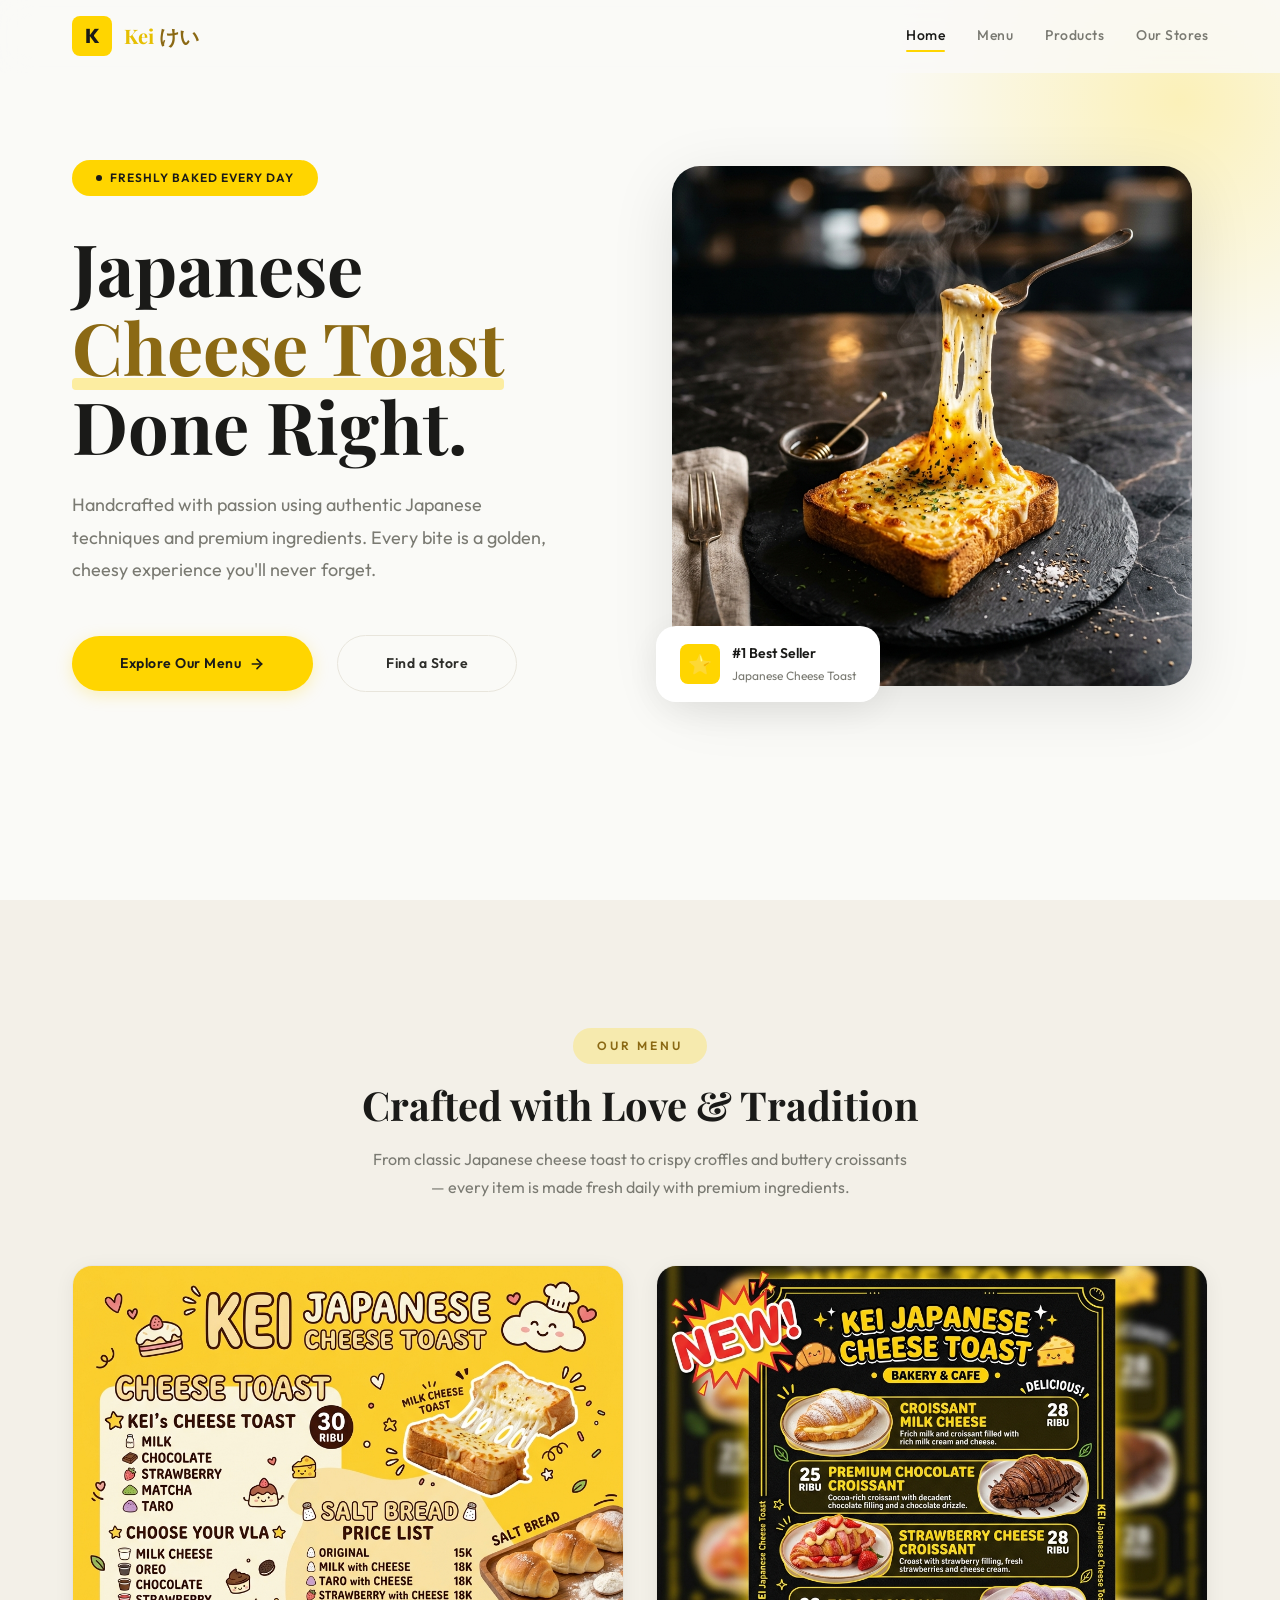
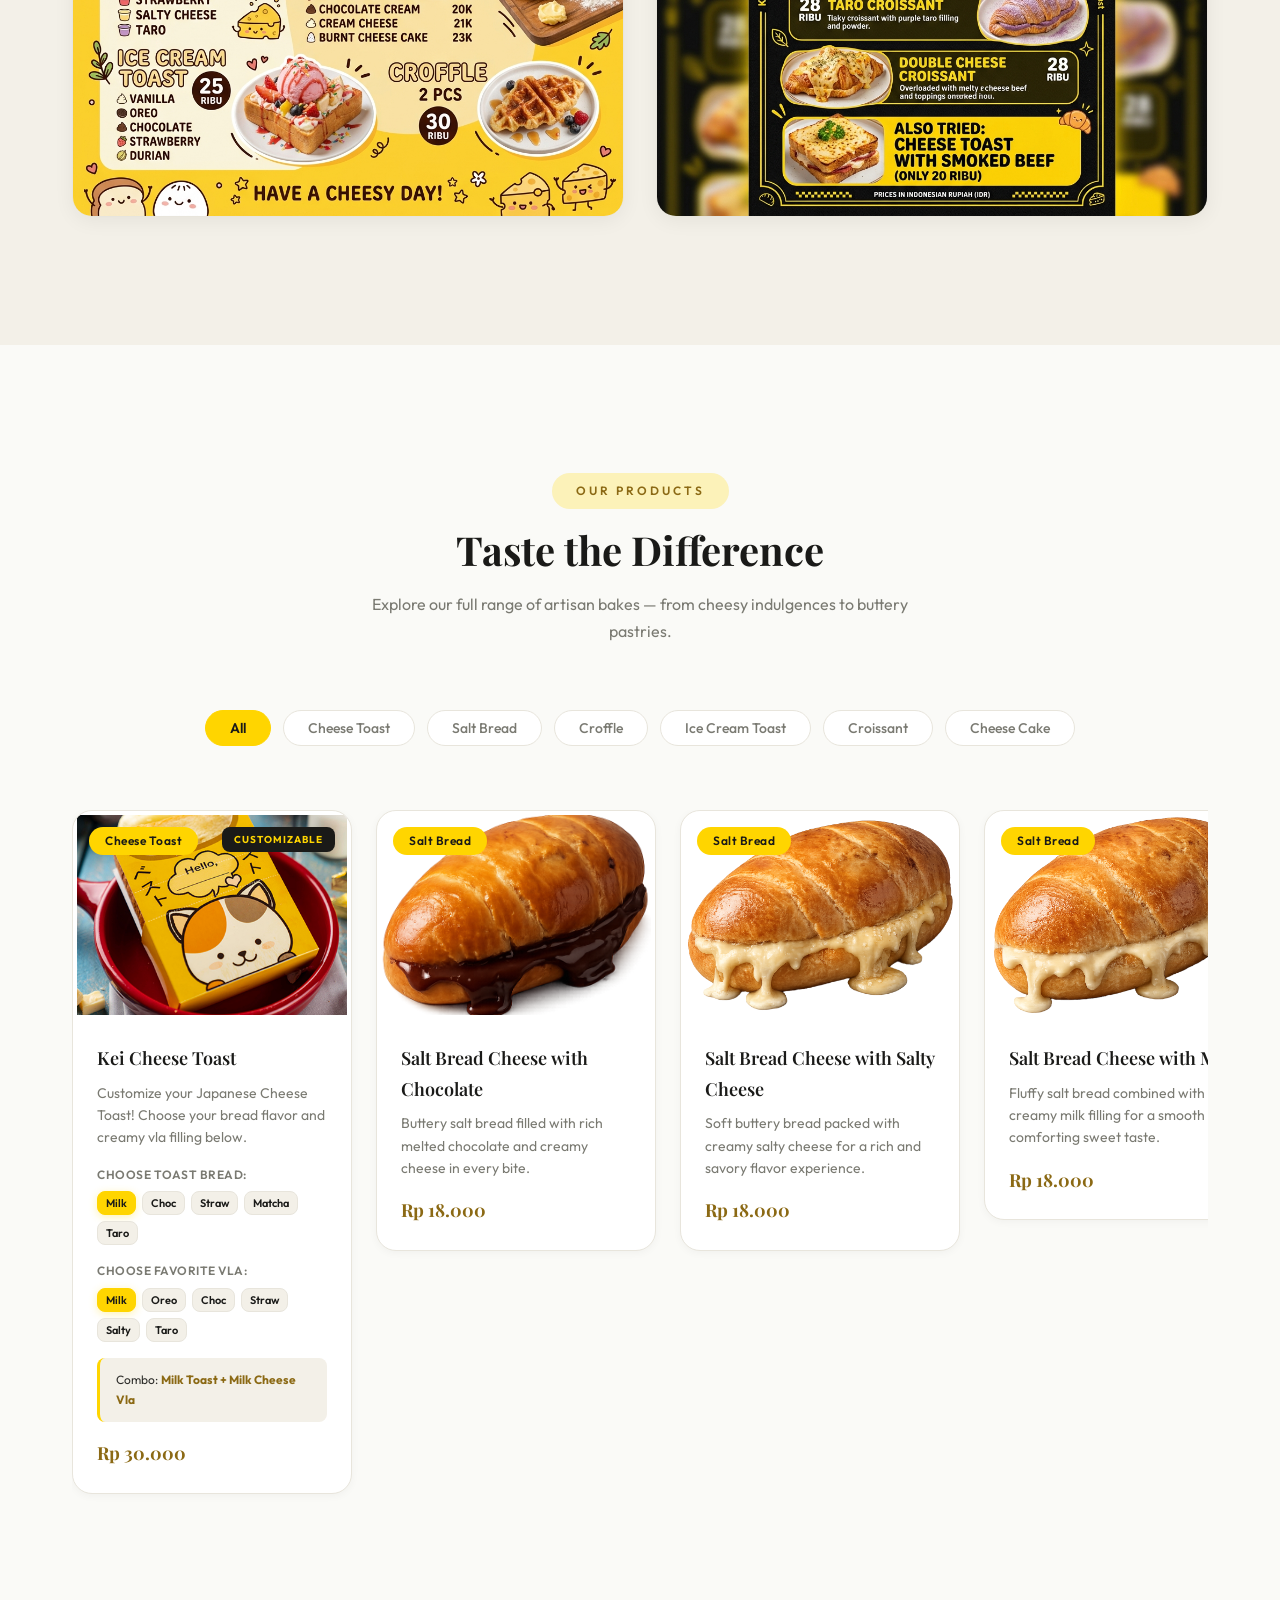
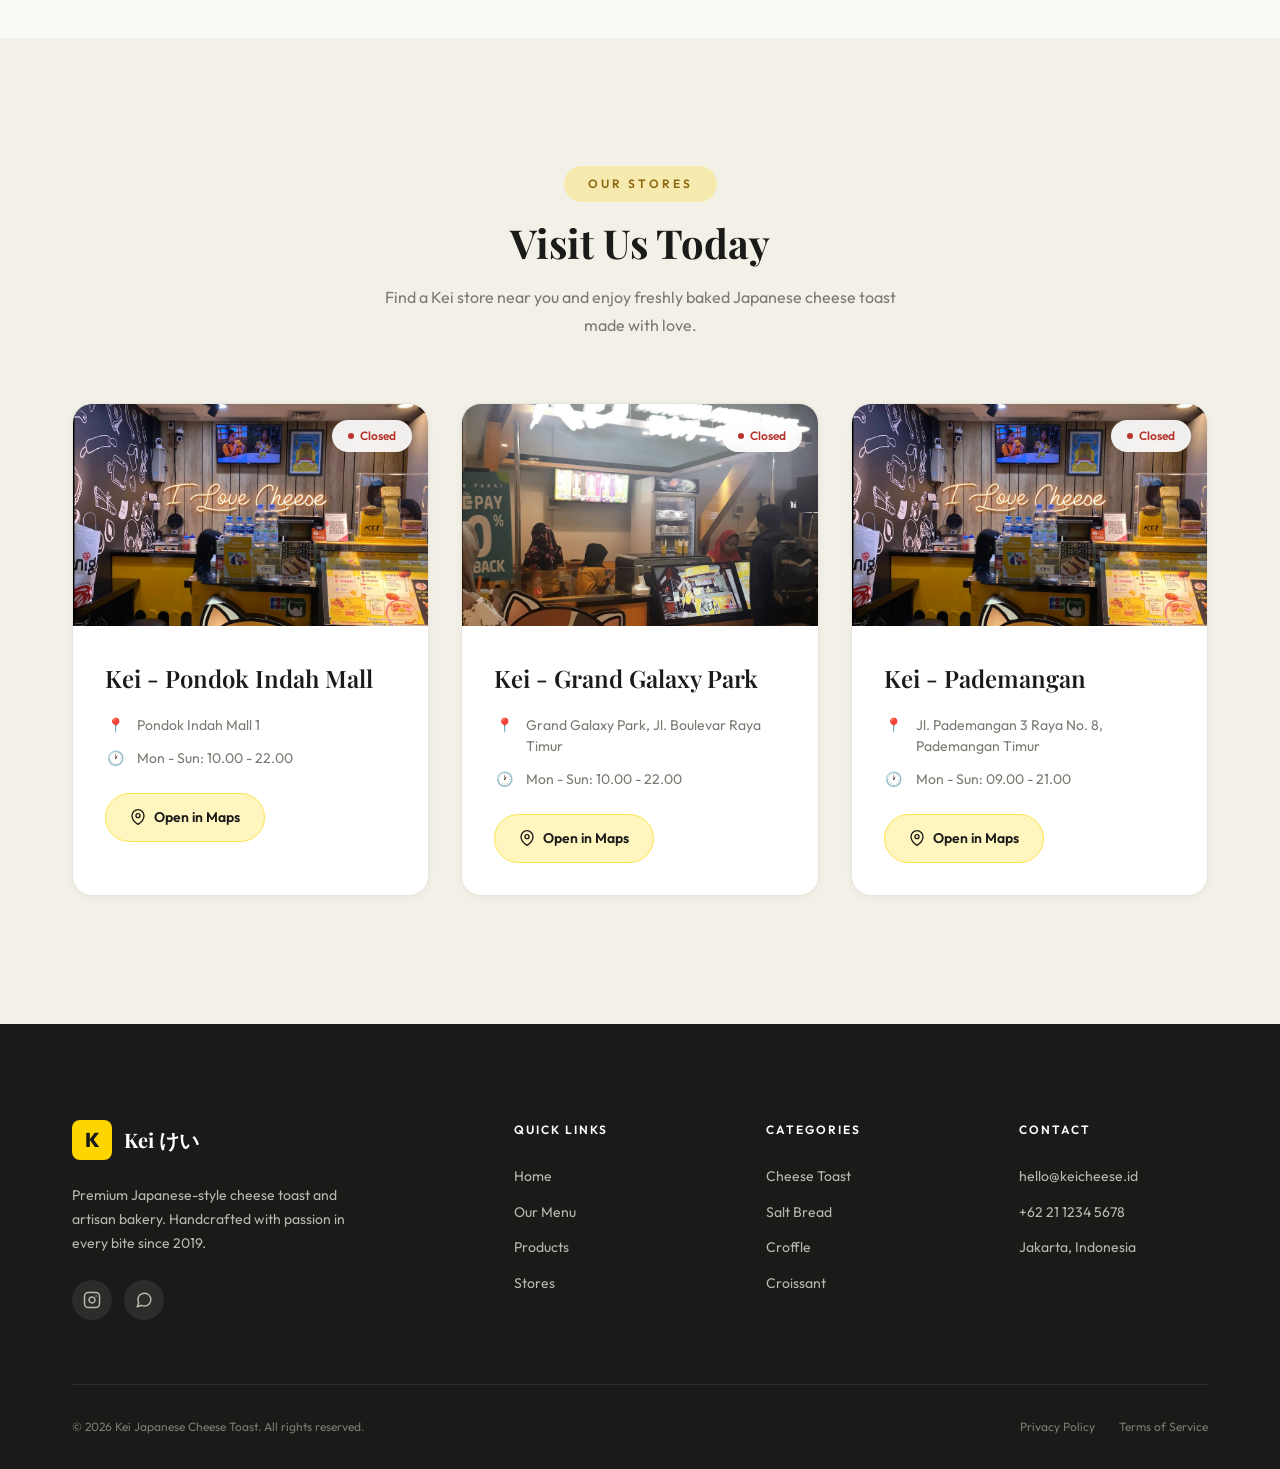
==== commit e56eb86a: "feat: add design system assets and base stylesheet for Kei Japanese landing page" ====
--- a/index.html
+++ b/index.html
@@ -176,7 +176,7 @@
         <div class="product-card product-card--customizer reveal reveal-delay-1" data-category="cheese-toast"
           id="product-custom-cheese-toast">
           <div class="product-card__image-wrapper">
-            <img class="product-card__image" id="custom-toast-img" src="assets/images/product-cheese-toast.png"
+            <img class="product-card__image" id="custom-toast-img" src="assets/images/cheese-toast/ct-original.jpg"
               alt="Customizable Japanese Cheese Toast" loading="lazy" />
             <span class="product-card__category">Cheese Toast</span>
             <div class="product-card__badge-custom">Customizable</div>
@@ -231,92 +231,120 @@
         <!-- ── Salt Bread ── -->
         <div class="product-card reveal reveal-delay-1" data-category="salt-bread" id="product-classic-salt-bread">
           <div class="product-card__image-wrapper">
-            <img class="product-card__image" src="assets/images/product-salt-bread.png"
+            <img class="product-card__image" src="assets/images/salt-bread/sb-chocolate.png"
               alt="Classic Salt Bread Cheese with Chocolate" loading="lazy" />
             <span class="product-card__category">Salt Bread</span>
           </div>
           <div class="product-card__body">
             <h3 class="product-card__name">Salt Bread Cheese with Chocolate</h3>
-            <p class="product-card__desc">Soft buttery salt bread filled with creamy cheese and rich chocolate for a
-              sweet savory delight.</p>
+            <p class="product-card__desc">Buttery salt bread filled with rich melted chocolate and creamy cheese in
+              every bite.</p>
             <span class="product-card__price">Rp 18.000</span>
           </div>
         </div>
 
         <div class="product-card reveal reveal-delay-2" data-category="salt-bread" id="product-cheese-salt-bread">
           <div class="product-card__image-wrapper">
-            <img class="product-card__image" src="assets/images/product-salt-bread.png"
+            <img class="product-card__image" src="assets/images/salt-bread/sb-salty-cheese.png"
               alt="Salt Bread Cheese with Salty Cheese" loading="lazy" />
             <span class="product-card__category">Salt Bread</span>
           </div>
           <div class="product-card__body">
             <h3 class="product-card__name">Salt Bread Cheese with Salty Cheese</h3>
-            <p class="product-card__desc">Fluffy salt bread packed with creamy cheese and topped with savory salty
-              cheese flavor goodness.</p>
+            <p class="product-card__desc">Soft buttery bread packed with creamy salty cheese for a rich and savory
+              flavor experience.</p>
             <span class="product-card__price">Rp 18.000</span>
           </div>
         </div>
 
         <div class="product-card reveal reveal-delay-1" data-category="salt-bread" id="product-classic-salt-bread">
           <div class="product-card__image-wrapper">
-            <img class="product-card__image" src="assets/images/product-salt-bread.png"
+            <img class="product-card__image" src="assets/images//salt-bread/sb-milk.png"
               alt="Salt Bread Cheese with Milk" loading="lazy" />
             <span class="product-card__category">Salt Bread</span>
           </div>
           <div class="product-card__body">
             <h3 class="product-card__name">Salt Bread Cheese with Milk</h3>
-            <p class="product-card__desc">Buttery salt bread combined with creamy cheese and smooth milk flavor for a
-              comforting sweet bite.</p>
+            <p class="product-card__desc">Fluffy salt bread combined with creamy milk filling for a smooth and
+              comforting sweet taste.</p>
             <span class="product-card__price">Rp 18.000</span>
           </div>
         </div>
 
         <div class="product-card reveal reveal-delay-2" data-category="salt-bread" id="product-cheese-salt-bread">
           <div class="product-card__image-wrapper">
-            <img class="product-card__image" src="assets/images/product-salt-bread.png"
+            <img class="product-card__image" src="assets/images/salt-bread/sb-strawberry.png"
               alt="Salt Bread Cheese with Cream Cheese" loading="lazy" />
             <span class="product-card__category">Salt Bread</span>
           </div>
           <div class="product-card__body">
-            <h3 class="product-card__name">Salt Bread Cheese with Cream Cheese</h3>
-            <p class="product-card__desc">Soft salt bread stuffed with creamy cheese and rich cream cheese for extra
-              smooth indulgence.</p>
+            <h3 class="product-card__name">Salt Bread Cheese with Strawberry</h3>
+            <p class="product-card__desc">Buttery salt bread filled with creamy cheese and sweet strawberry flavor,
+              perfectly balanced and refreshing.</p>
             <span class="product-card__price">Rp 22.000</span>
           </div>
         </div>
 
         <div class="product-card reveal reveal-delay-1" data-category="salt-bread" id="product-classic-salt-bread">
           <div class="product-card__image-wrapper">
-            <img class="product-card__image" src="assets/images/product-salt-bread.png"
+            <img class="product-card__image" src="assets/images/salt-bread/sb-taro.png"
               alt="Salt Bread Cheese with Chocolate Cream" loading="lazy" />
             <span class="product-card__category">Salt Bread</span>
           </div>
           <div class="product-card__body">
-            <h3 class="product-card__name">Salt Bread Cheese with Chocolate Cream</h3>
-            <p class="product-card__desc">Freshly baked salt bread filled with creamy cheese and luscious chocolate
-              cream in every bite.</p>
+            <h3 class="product-card__name">Salt Bread Cheese with Taro</h3>
+            <p class="product-card__desc">Soft salt bread with creamy taro filling and cheese for a unique sweet savory
+              combination.</p>
             <span class="product-card__price">Rp 20.000</span>
           </div>
         </div>
 
         <div class="product-card reveal reveal-delay-2" data-category="salt-bread" id="product-cheese-salt-bread">
           <div class="product-card__image-wrapper">
-            <img class="product-card__image" src="assets/images/product-salt-bread.png" alt="Salt Bread Original"
+            <img class="product-card__image" src="assets/images/salt-bread/sb-original.png" alt="Salt Bread Original"
               loading="lazy" />
             <span class="product-card__category">Salt Bread</span>
           </div>
           <div class="product-card__body">
             <h3 class="product-card__name">Salt Bread Original</h3>
-            <p class="product-card__desc">Classic buttery salt bread with soft texture, light salty flavor, and
-              perfectly baked golden crust.</p>
+            <p class="product-card__desc">Classic buttery salt bread with a soft texture, golden crust, and perfectly
+              savory flavor.</p>
             <span class="product-card__price">Rp 15.000</span>
+          </div>
+        </div>
+
+        <div class="product-card reveal reveal-delay-1" data-category="salt-bread" id="product-classic-salt-bread">
+          <div class="product-card__image-wrapper">
+            <img class="product-card__image" src="assets/images/salt-bread/sb-cream-cheese.png"
+              alt="Salt Bread Cheese with Chocolate Cream" loading="lazy" />
+            <span class="product-card__category">Salt Bread</span>
+          </div>
+          <div class="product-card__body">
+            <h3 class="product-card__name">Salt Bread Cheese with Cream Cheese</h3>
+            <p class="product-card__desc">Warm buttery bread loaded with rich cream cheese filling for extra creamy
+              delicious goodness.</p>
+            <span class="product-card__price">Rp 22.000</span>
+          </div>
+        </div>
+
+        <div class="product-card reveal reveal-delay-2" data-category="salt-bread" id="product-cheese-salt-bread">
+          <div class="product-card__image-wrapper">
+            <img class="product-card__image" src="assets/images/salt-bread/sb-cream-chocolate.png"
+              alt="Salt Bread Original" loading="lazy" />
+            <span class="product-card__category">Salt Bread</span>
+          </div>
+          <div class="product-card__body">
+            <h3 class="product-card__name">Salt Bread with Chocolate Cream</h3>
+            <p class="product-card__desc">Soft and buttery salt bread filled with smooth chocolate cream for a sweet
+              indulgent treat.</p>
+            <span class="product-card__price">Rp 20.000</span>
           </div>
         </div>
 
         <!-- ── Croffle ── -->
         <div class="product-card reveal reveal-delay-1" data-category="croffle" id="product-classic-croffle">
           <div class="product-card__image-wrapper">
-            <img class="product-card__image" src="assets/images/product-croffle.png" alt="Classic Croffle"
+            <img class="product-card__image" src="assets/images/croffle/croffle.png" alt="Classic Croffle"
               loading="lazy" />
             <span class="product-card__category">Croffle</span>
           </div>
@@ -332,14 +360,14 @@
         <div class="product-card reveal reveal-delay-1" data-category="ice-cream-toast"
           id="product-vanilla-ice-cream-toast">
           <div class="product-card__image-wrapper">
-            <img class="product-card__image" src="assets/images/product-ice-cream-toast.png"
+            <img class="product-card__image" src="assets/images/ice-cream-toast/ict-chocolate.png"
               alt="Chocolate Ice Cream Toast" loading="lazy" />
             <span class="product-card__category">Ice Cream Toast</span>
           </div>
           <div class="product-card__body">
             <h3 class="product-card__name">Chocolate Ice Cream Toast</h3>
-            <p class="product-card__desc">Toasted bread topped with creamy chocolate ice cream for a rich and refreshing
-              sweet treat.
+            <p class="product-card__desc">Crispy buttery toast topped with creamy chocolate ice cream for a rich and
+              satisfying dessert.
             </p>
             <span class="product-card__price">Rp 25.000</span>
           </div>
@@ -348,14 +376,14 @@
         <div class="product-card reveal reveal-delay-2" data-category="ice-cream-toast"
           id="product-strawberry-ice-cream-toast">
           <div class="product-card__image-wrapper">
-            <img class="product-card__image" src="assets/images/product-ice-cream-toast.png"
+            <img class="product-card__image" src="assets/images//ice-cream-toast/ict-strawberry.png"
               alt="Strawberry Ice Cream Toast" loading="lazy" />
             <span class="product-card__category">Ice Cream Toast</span>
           </div>
           <div class="product-card__body">
             <h3 class="product-card__name">Strawberry Ice Cream Toast</h3>
-            <p class="product-card__desc">Crispy toast served with smooth strawberry ice cream and delightful fruity
-              sweetness in every bite.</p>
+            <p class="product-card__desc">Golden toast served with refreshing strawberry ice cream and a perfectly sweet
+              fruity flavor.</p>
             <span class="product-card__price">Rp 25.000</span>
           </div>
         </div>
@@ -363,14 +391,14 @@
         <div class="product-card reveal reveal-delay-1" data-category="ice-cream-toast"
           id="product-vanilla-ice-cream-toast">
           <div class="product-card__image-wrapper">
-            <img class="product-card__image" src="assets/images/product-ice-cream-toast.png"
+            <img class="product-card__image" src="assets/images//ice-cream-toast/ict-chocolate.png"
               alt="Vanilla Ice Cream Toast" loading="lazy" />
             <span class="product-card__category">Ice Cream Toast</span>
           </div>
           <div class="product-card__body">
             <h3 class="product-card__name">Vanilla Ice Cream Toast</h3>
-            <p class="product-card__desc">Warm toasted bread paired with creamy vanilla ice cream for a simple classic
-              dessert experience.
+            <p class="product-card__desc">Warm crispy toast paired with smooth vanilla ice cream for a simple yet
+              delightful treat.
             </p>
             <span class="product-card__price">Rp 25.000</span>
           </div>
@@ -379,14 +407,14 @@
         <div class="product-card reveal reveal-delay-2" data-category="ice-cream-toast"
           id="product-strawberry-ice-cream-toast">
           <div class="product-card__image-wrapper">
-            <img class="product-card__image" src="assets/images/product-ice-cream-toast.png" alt="Oreo Ice Cream Toast"
-              loading="lazy" />
+            <img class="product-card__image" src="assets/images//ice-cream-toast/ict-strawberry.png"
+              alt="Oreo Ice Cream Toast" loading="lazy" />
             <span class="product-card__category">Ice Cream Toast</span>
           </div>
           <div class="product-card__body">
             <h3 class="product-card__name">Oreo Ice Cream Toast</h3>
-            <p class="product-card__desc">Crunchy toast topped with creamy ice cream and Oreo crumbs for a deliciously
-              chocolatey crunchy dessert.</p>
+            <p class="product-card__desc">Crunchy toast topped with creamy Oreo ice cream and rich chocolate cookie
+              goodness in every bite.</p>
             <span class="product-card__price">Rp 25.000</span>
           </div>
         </div>
@@ -394,14 +422,14 @@
         <div class="product-card reveal reveal-delay-2" data-category="ice-cream-toast"
           id="product-strawberry-ice-cream-toast">
           <div class="product-card__image-wrapper">
-            <img class="product-card__image" src="assets/images/product-ice-cream-toast.png"
+            <img class="product-card__image" src="assets/images/ice-cream-toast/ict-chocolate.png"
               alt="Durian Ice Cream Toast" loading="lazy" />
             <span class="product-card__category">Ice Cream Toast</span>
           </div>
           <div class="product-card__body">
             <h3 class="product-card__name">Durian Ice Cream Toast</h3>
-            <p class="product-card__desc">Toasted bread combined with creamy durian ice cream for a unique rich tropical
-              flavor sensation.</p>
+            <p class="product-card__desc">Buttery toast combined with creamy durian ice cream for a bold and
+              unforgettable tropical dessert.</p>
             <span class="product-card__price">Rp 25.000</span>
           </div>
         </div>
@@ -409,7 +437,7 @@
         <!-- ── Croissant ── -->
         <div class="product-card reveal reveal-delay-1" data-category="croissant" id="product-butter-croissant">
           <div class="product-card__image-wrapper">
-            <img class="product-card__image" src="assets/images/product-croissant.png" alt="Croissant Milk Cheese"
+            <img class="product-card__image" src="assets/images/croissant/c-milk-cheese.jpg" alt="Croissant Milk Cheese"
               loading="lazy" />
             <span class="product-card__category">Croissant</span>
           </div>
@@ -423,8 +451,8 @@
 
         <div class="product-card reveal reveal-delay-2" data-category="croissant" id="product-almond-croissant">
           <div class="product-card__image-wrapper">
-            <img class="product-card__image" src="assets/images/product-croissant.png" alt="Premium Chocolate Croissant"
-              loading="lazy" />
+            <img class="product-card__image" src="assets/images/croissant/c-premium-chocolate.jpg"
+              alt="Premium Chocolate Croissant" loading="lazy" />
             <span class="product-card__category">Croissant</span>
           </div>
           <div class="product-card__body">
@@ -437,7 +465,7 @@
 
         <div class="product-card reveal reveal-delay-1" data-category="croissant" id="product-butter-croissant">
           <div class="product-card__image-wrapper">
-            <img class="product-card__image" src="assets/images/product-croissant.png"
+            <img class="product-card__image" src="assets/images/croissant/c-chocolate-ice-cream.png"
               alt="Chocolate Ice Cream Croissant" loading="lazy" />
             <span class="product-card__category">Croissant</span>
           </div>
@@ -451,7 +479,7 @@
 
         <div class="product-card reveal reveal-delay-2" data-category="croissant" id="product-almond-croissant">
           <div class="product-card__image-wrapper">
-            <img class="product-card__image" src="assets/images/product-croissant.png"
+            <img class="product-card__image" src="assets/images/croissant/c-strawberry-ice-cream.png"
               alt="Strawberry Ice Cream Croissant" loading="lazy" />
             <span class="product-card__category">Croissant</span>
           </div>
@@ -465,8 +493,8 @@
 
         <div class="product-card reveal reveal-delay-1" data-category="croissant" id="product-butter-croissant">
           <div class="product-card__image-wrapper">
-            <img class="product-card__image" src="assets/images/product-croissant.png" alt="Cheese Chocolate Croissant"
-              loading="lazy" />
+            <img class="product-card__image" src="assets/images/croissant/c-cheese-chocolate.jpg"
+              alt="Cheese Chocolate Croissant" loading="lazy" />
             <span class="product-card__category">Croissant</span>
           </div>
           <div class="product-card__body">
@@ -522,8 +550,8 @@
         <!-- ── Cheese Cake ── -->
         <div class="product-card reveal reveal-delay-1" data-category="cheese-cake" id="product-burnt-cheese-cake">
           <div class="product-card__image-wrapper">
-            <img class="product-card__image" src="assets/images/product-croissant.png" alt="Burnt Cheese Cake"
-              loading="lazy" />
+            <img class="product-card__image" src="assets/images/cheese-cake/burnt-cheese-cake.jpeg"
+              alt="Burnt Cheese Cake" loading="lazy" />
             <span class="product-card__category">Cheese Cake</span>
           </div>
           <div class="product-card__body">
@@ -560,7 +588,7 @@
         <!-- Store 1 -->
         <div class="store-card reveal reveal-delay-1" id="store-central" data-open="10:00" data-close="22:00">
           <div class="store-card__image-wrapper">
-            <img class="store-card__image" src="assets/images/store-exterior.png" alt="Kei Pondok Indah Mall"
+            <img class="store-card__image" src="assets/images/store/s-pim.png" alt="Kei Pondok Indah Mall"
               loading="lazy" />
             <div class="store-card__status" data-status-target>
               <span class="store-card__status-dot"></span>
@@ -594,7 +622,7 @@
         <!-- Store 2 -->
         <div class="store-card reveal reveal-delay-2" id="store-south" data-open="10:00" data-close="22:00">
           <div class="store-card__image-wrapper">
-            <img class="store-card__image" src="assets/images/store-exterior.png" alt="Kei Grand Galaxy Park"
+            <img class="store-card__image" src="assets/images/store/s-ggp.png" alt="Kei Grand Galaxy Park"
               loading="lazy" />
             <div class="store-card__status" data-status-target>
               <span class="store-card__status-dot"></span>
@@ -628,7 +656,7 @@
         <!-- Store 3 -->
         <div class="store-card reveal reveal-delay-3" id="store-west" data-open="09:00" data-close="21:00">
           <div class="store-card__image-wrapper">
-            <img class="store-card__image" src="assets/images/store-exterior.png" alt="Kei Pademangan" loading="lazy" />
+            <img class="store-card__image" src="assets/images/store/s-pim.png" alt="Kei Pademangan" loading="lazy" />
             <div class="store-card__status" data-status-target>
               <span class="store-card__status-dot"></span>
               <span class="store-card__status-text">Checking...</span>
@@ -678,7 +706,7 @@
           </div>
           <p class="footer__desc">
             Premium Japanese-style cheese toast and artisan bakery.
-            Handcrafted with passion in every bite since 2024.
+            Handcrafted with passion in every bite since 2019.
           </p>
           <div class="footer__social">
             <a href="https://www.instagram.com/keijapanesecheesetoast" target="_blank" and rel="noopener noreferrer"
--- a/assets/css/style.css
+++ b/assets/css/style.css
@@ -294,7 +294,7 @@
   font-family: var(--ff-heading);
   font-size: 1.25rem;
   font-weight: 700;
-  color: var(--clr-dark);
+  color: var(--clr-primary-dark);
 }
 
 .navbar__logo-text span {
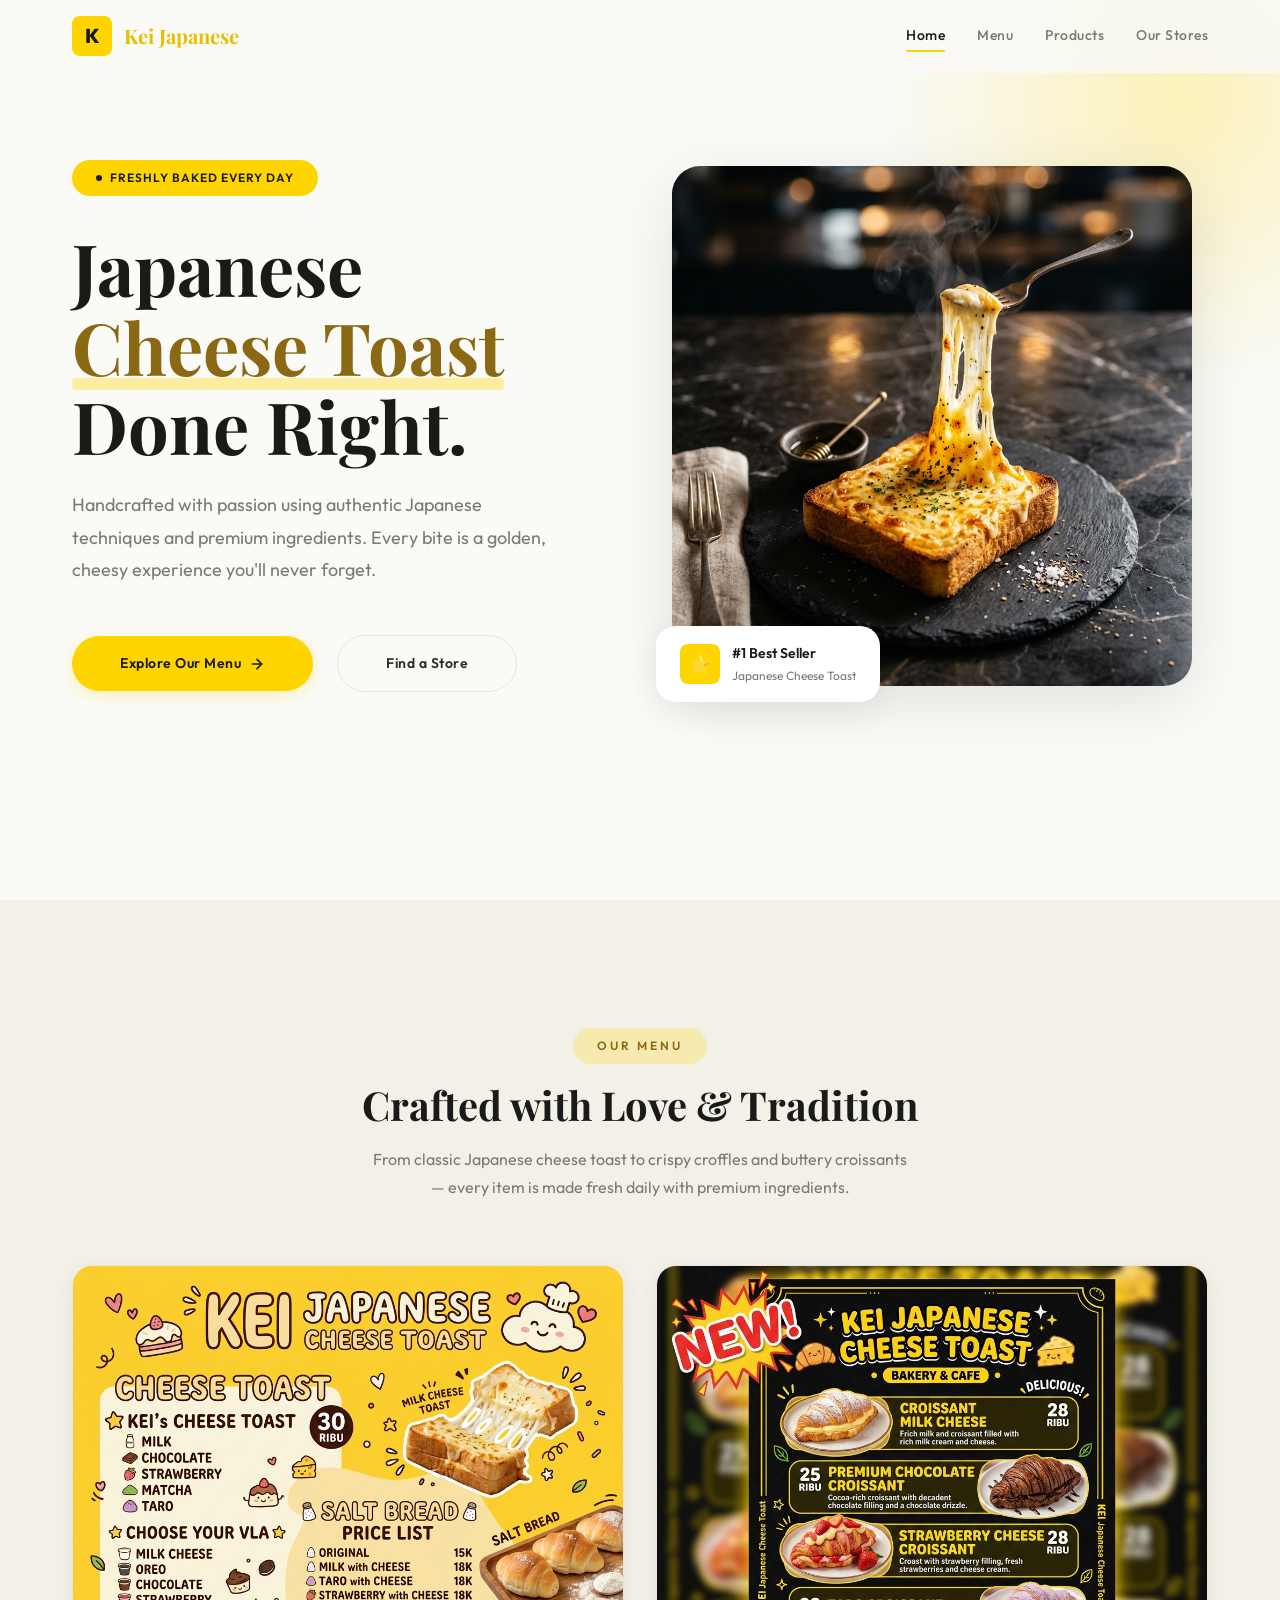
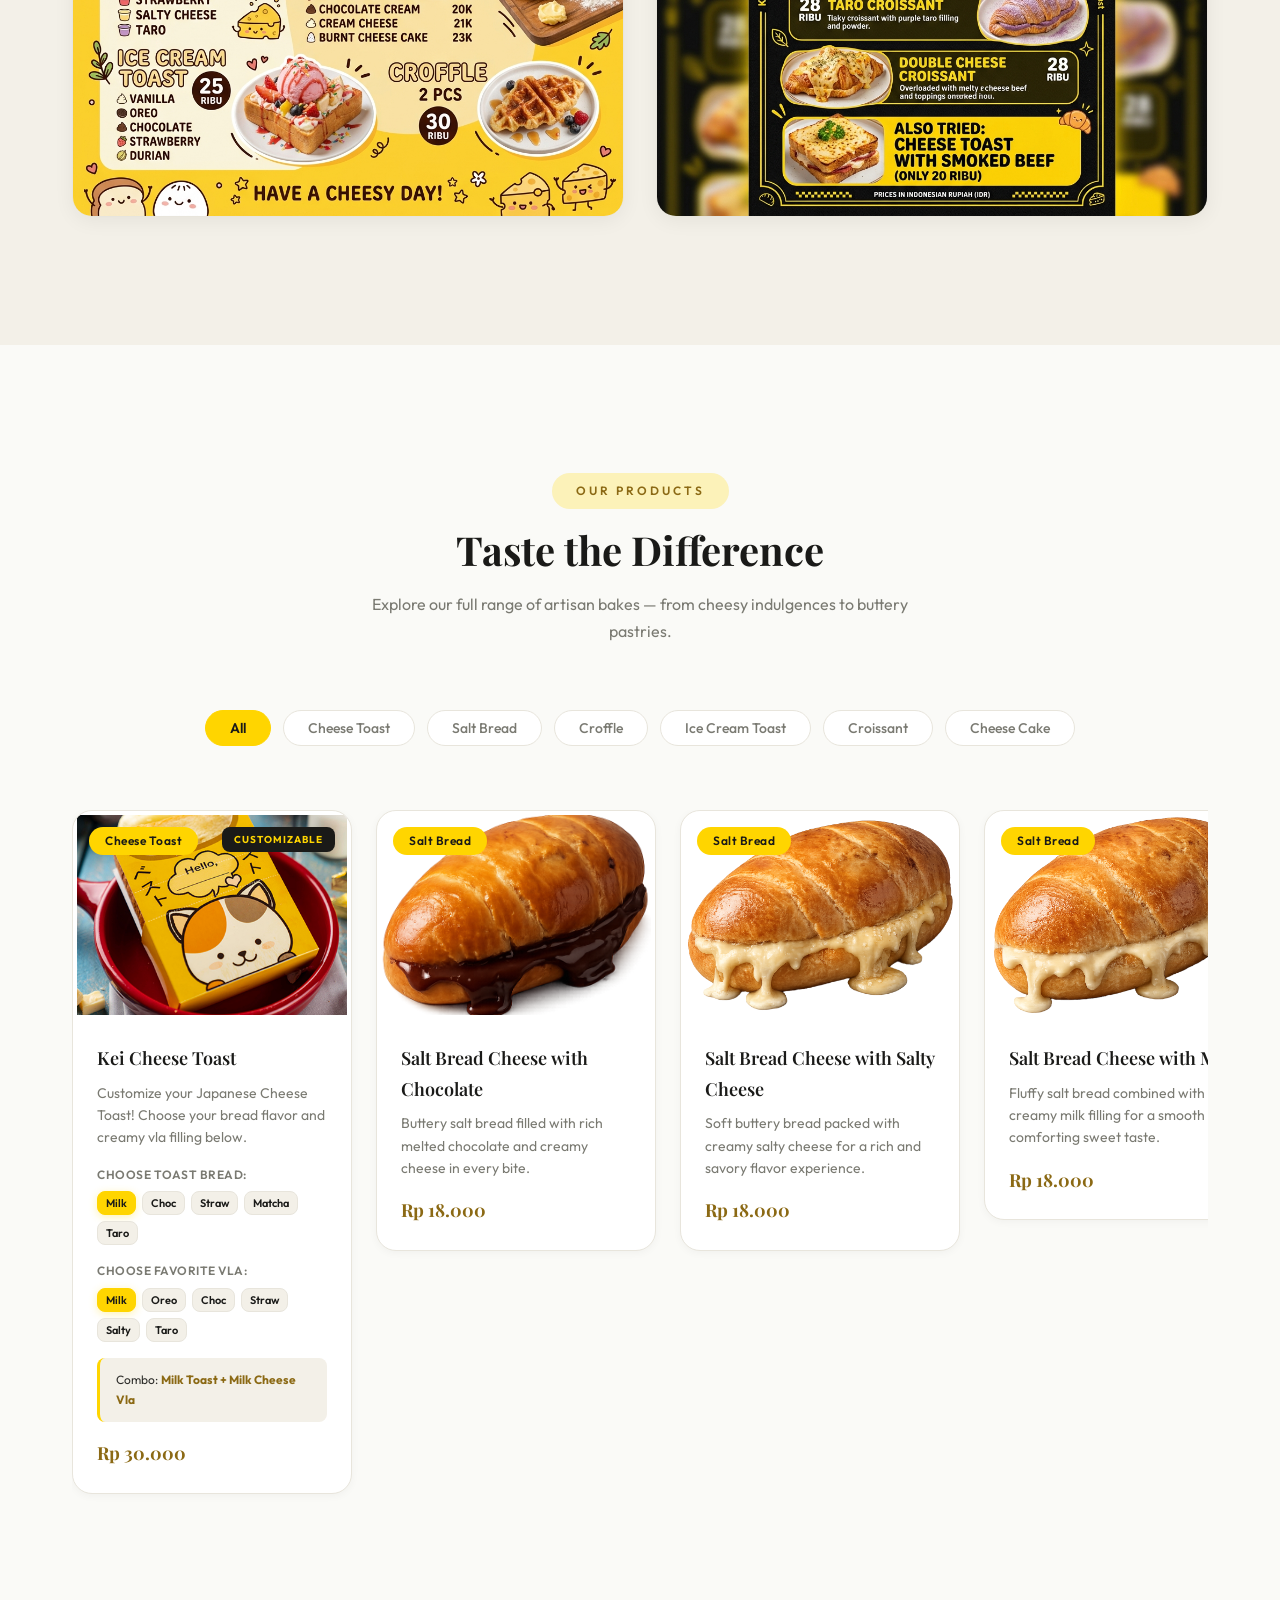
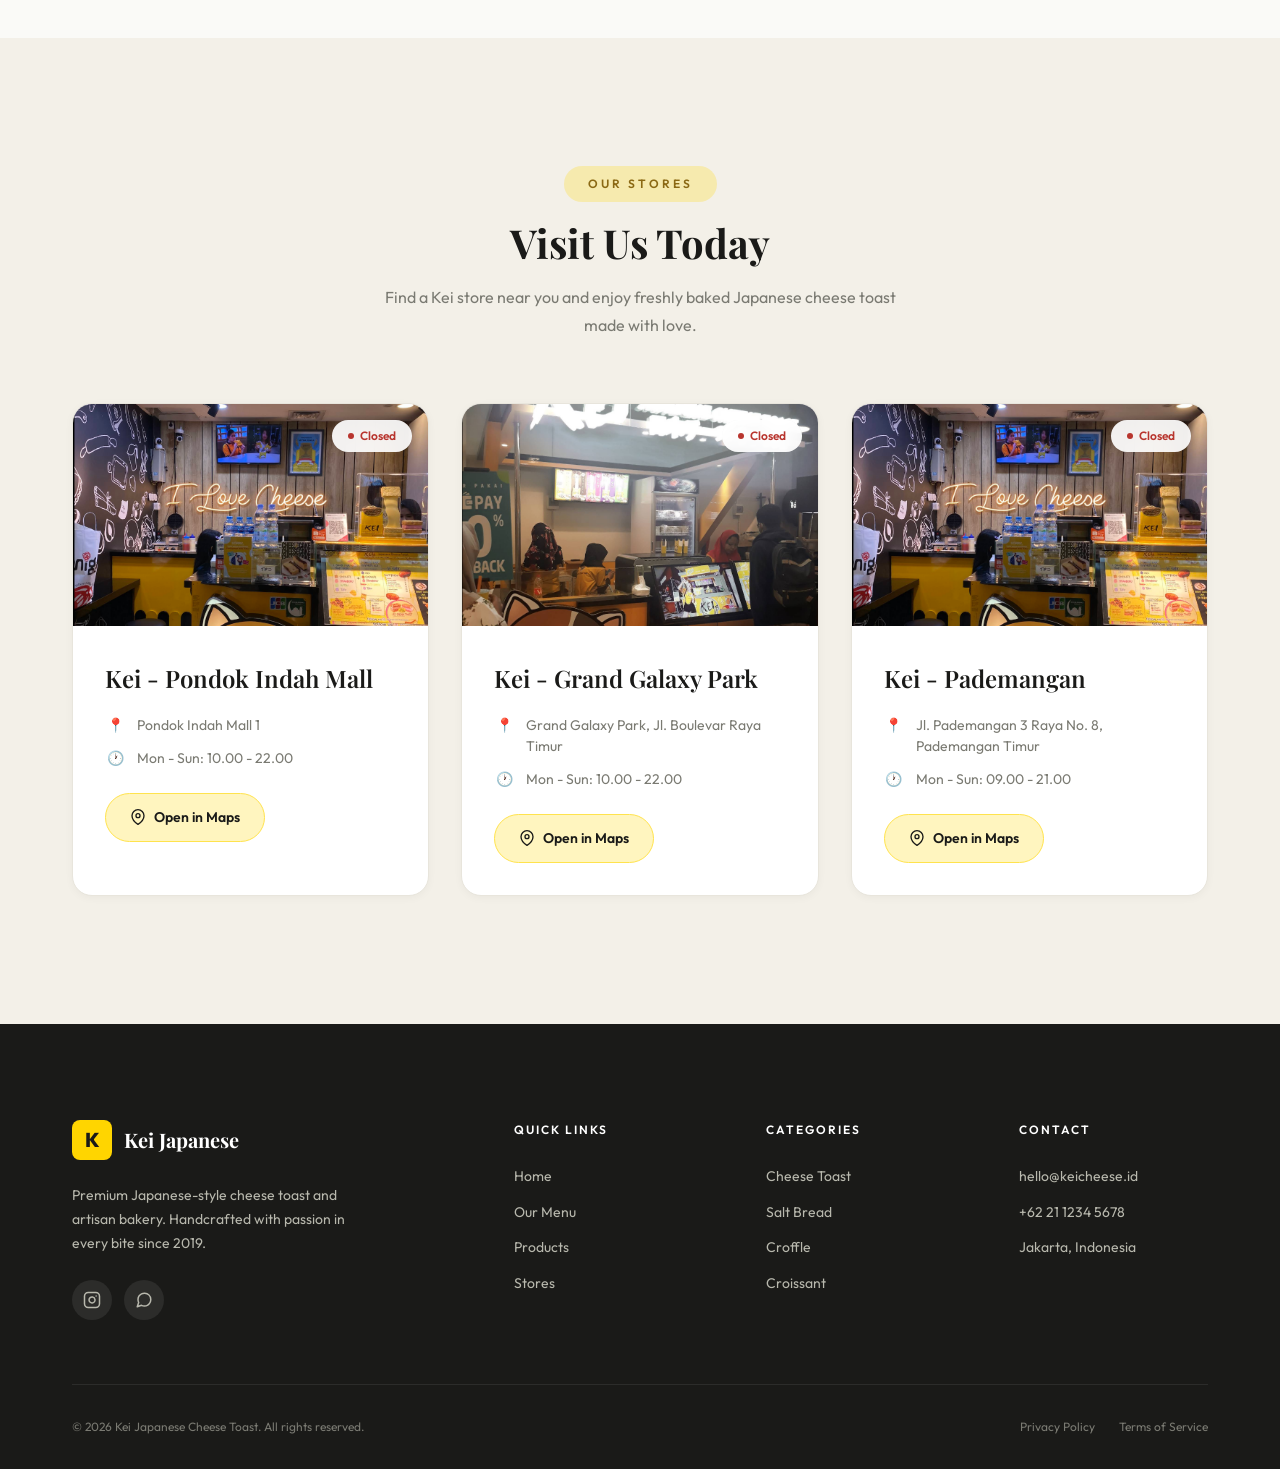
==== commit 1647f16f: "style: update navbar and footer logo text to Kei Japanese" ====
--- a/index.html
+++ b/index.html
@@ -35,7 +35,7 @@
       <!-- Logo -->
       <a href="#hero" class="navbar__logo" id="nav-logo">
         <div class="navbar__logo-icon">K</div>
-        <div class="navbar__logo-text">Kei <span>けい</span></div>
+        <div class="navbar__logo-text">Kei Japanese</div>
       </a>
 
       <!-- Navigation Links -->
@@ -702,7 +702,7 @@
         <div class="footer__brand">
           <div class="footer__logo">
             <div class="footer__logo-icon">K</div>
-            <div class="footer__logo-text">Kei けい</div>
+            <div class="footer__logo-text">Kei Japanese</div>
           </div>
           <p class="footer__desc">
             Premium Japanese-style cheese toast and artisan bakery.
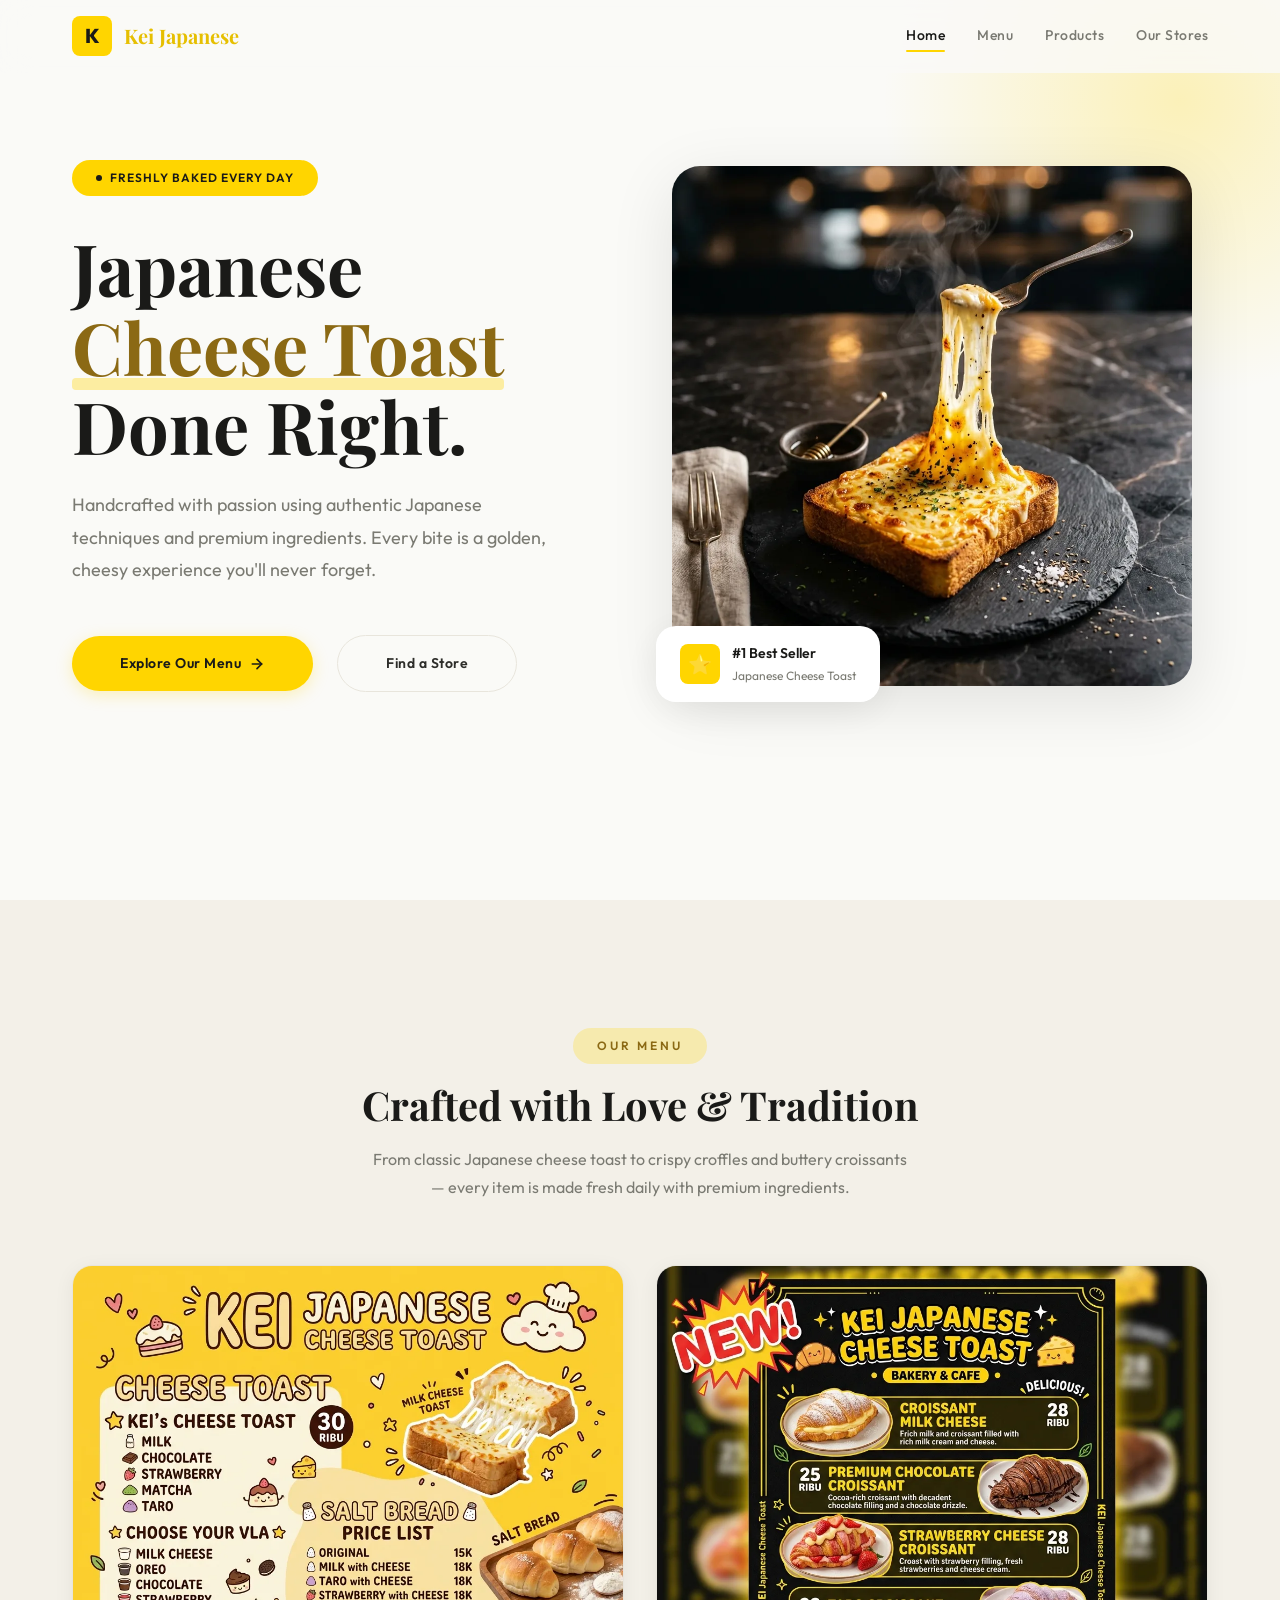
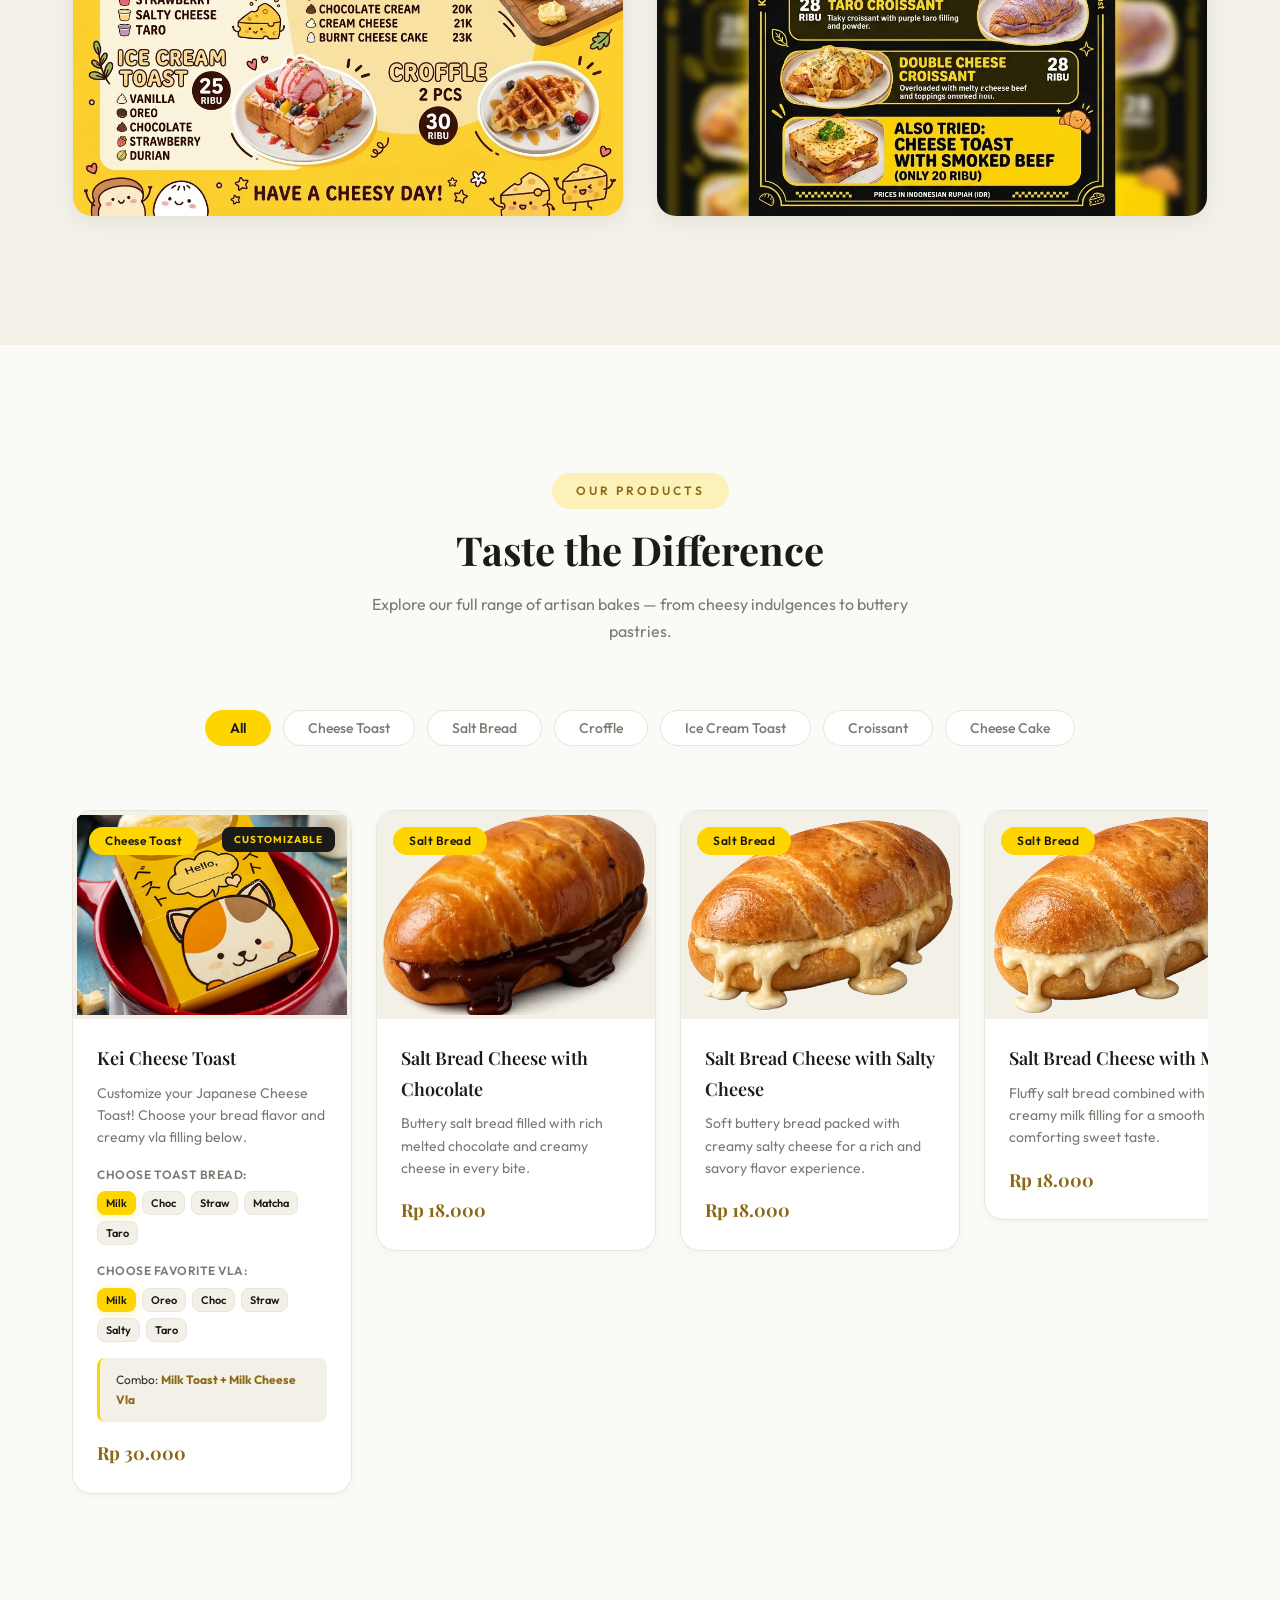
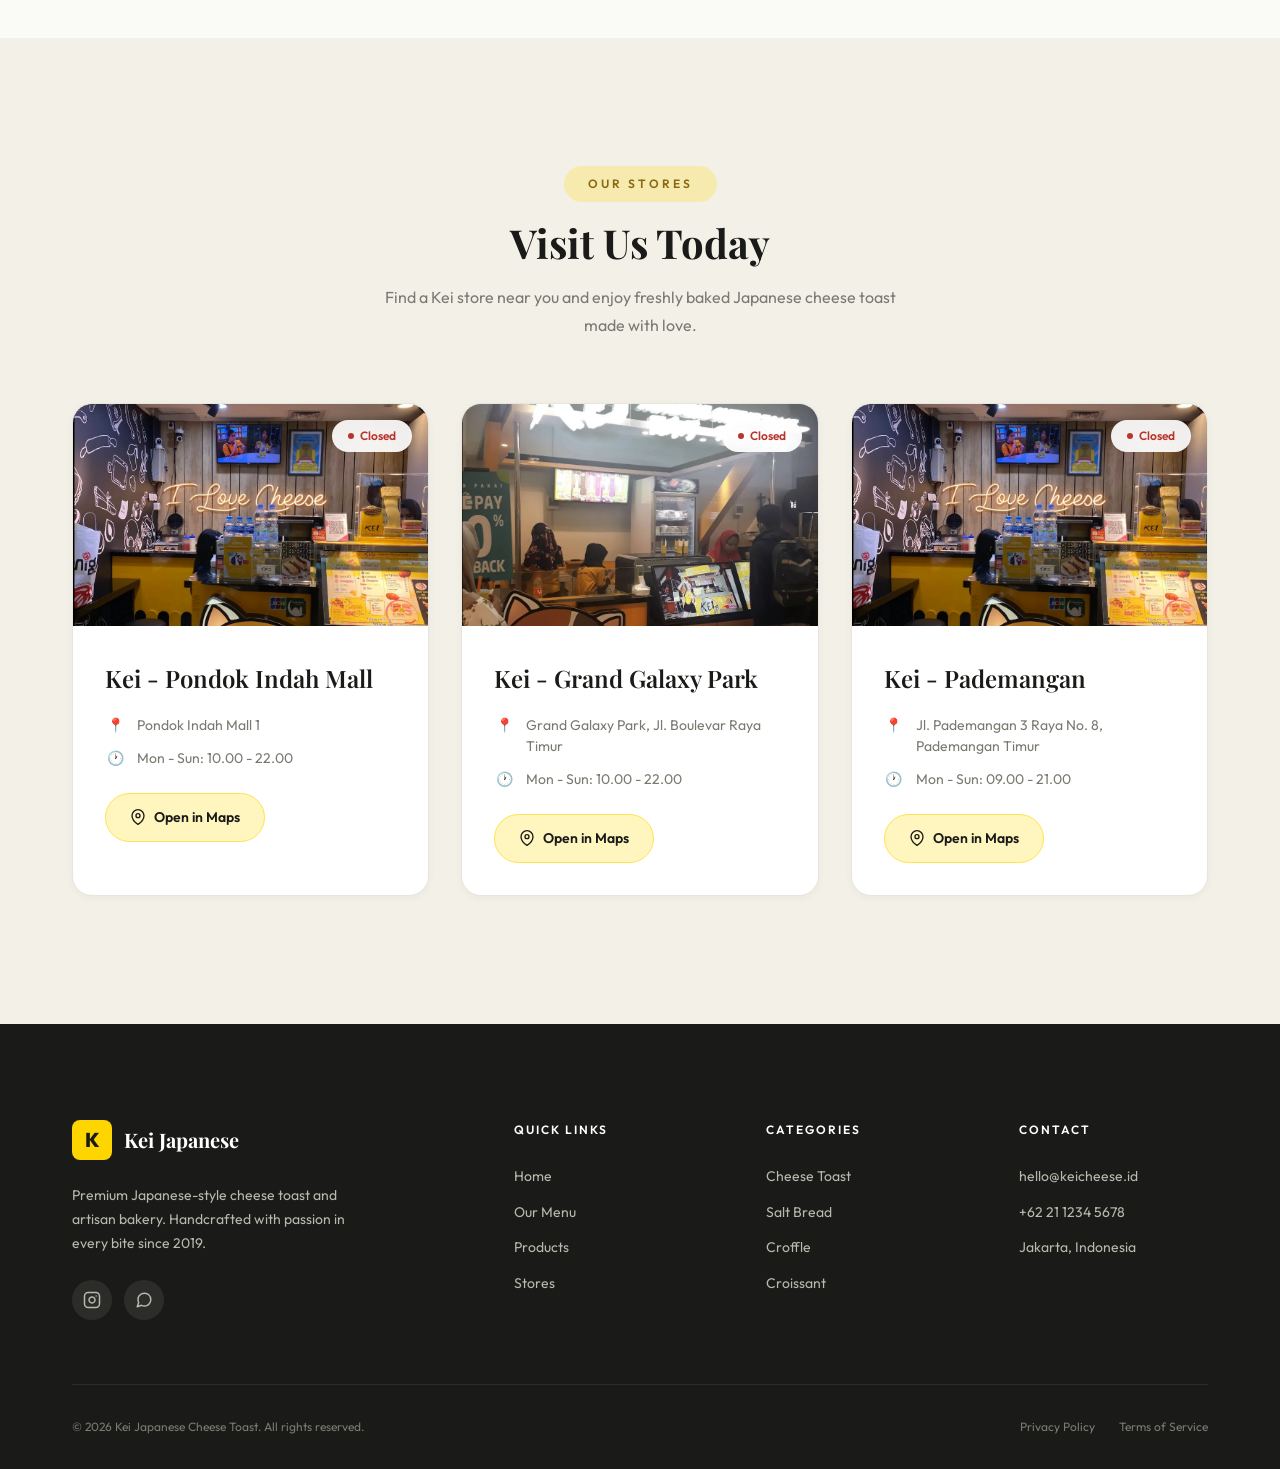
==== commit 2a1f36d5: "feat: modernize image assets to WebP, add accessibility improvements, and implement lazy loading and" ====
--- a/index.html
+++ b/index.html
@@ -16,9 +16,8 @@
     content="Handcrafted Japanese-style cheese toast, salt bread, croffles, and more. Made fresh daily." />
   <meta property="og:type" content="website" />
 
-  <!-- Favicon (emoji fallback) -->
-  <link rel="icon"
-    href="data:image/svg+xml,<svg xmlns=%22http://www.w3.org/2000/svg%22 viewBox=%220 0 100 100%22><text y=%22.9em%22 font-size=%2290%22>🧀</text></svg>" />
+  <!-- Favicon -->
+  <link rel="icon" type="image/svg+xml" href="assets/images/favicon.svg" />
 
   <!-- Stylesheet -->
   <link rel="stylesheet" href="assets/css/style.css" />
@@ -26,20 +25,23 @@
 
 <body>
 
+  <!-- Skip to main content for screen readers -->
+  <a href="#main-content" class="skip-link">Skip to main content</a>
+
   <!-- ==========================================
        NAVBAR
        ========================================== -->
-  <nav class="navbar" id="navbar">
+  <nav class="navbar" id="navbar" aria-label="Main navigation">
     <div class="container navbar__inner">
 
       <!-- Logo -->
-      <a href="#hero" class="navbar__logo" id="nav-logo">
+      <a href="#hero" class="navbar__logo" id="nav-logo" aria-label="Kei Japanese Home">
         <div class="navbar__logo-icon">K</div>
         <div class="navbar__logo-text">Kei Japanese</div>
       </a>
 
       <!-- Navigation Links -->
-      <div class="navbar__links" id="navbar-links">
+      <div class="navbar__links" id="navbar-links" role="navigation" aria-label="Site Navigation">
         <a href="#hero" class="navbar__link active" id="nav-home">Home</a>
         <a href="#menu" class="navbar__link" id="nav-menu">Menu</a>
         <a href="#products" class="navbar__link" id="nav-products">Products</a>
@@ -47,7 +49,7 @@
       </div>
 
       <!-- Mobile Toggle -->
-      <button class="navbar__toggle" id="navbar-toggle" aria-label="Toggle navigation menu">
+      <button class="navbar__toggle" id="navbar-toggle" aria-label="Toggle navigation menu" aria-expanded="false" aria-controls="navbar-links">
         <span></span>
         <span></span>
         <span></span>
@@ -55,14 +57,18 @@
     </div>
 
     <!-- Mobile Overlay -->
-    <div class="navbar__overlay" id="navbar-overlay"></div>
+    <div class="navbar__overlay" id="navbar-overlay" aria-hidden="true"></div>
   </nav>
 
-
   <!-- ==========================================
-       HERO SECTION
+       MAIN CONTENT LANDMARK
        ========================================== -->
-  <section class="hero section-padding" id="hero">
+  <main id="main-content">
+
+    <!-- ==========================================
+         HERO SECTION
+         ========================================== -->
+    <section class="hero section-padding" id="hero">
     <div class="hero__bg-accent"></div>
     <div class="container hero__inner">
 
@@ -98,8 +104,7 @@
 
       <!-- Image -->
       <div class="hero__image-wrapper">
-        <img class="hero__image" src="assets/images/hero-cheese-toast.png"
-          alt="Delicious Japanese cheese toast with melting cheese on a dark slate plate" loading="eager" />
+        <img class="hero__image" src="assets/images/hero-cheese-toast.webp" alt="Handcrafted Japanese cheese toast with stretchy golden cheese on a dark slate plate" loading="eager" fetchpriority="high" />
         <div class="hero__image-badge">
           <div class="hero__image-badge-icon">⭐</div>
           <div class="hero__image-badge-text">
@@ -132,10 +137,10 @@
       <!-- Menu Images Gallery -->
       <div class="menu__gallery reveal">
         <div class="menu__gallery-item" id="menu-image-1">
-          <img src="assets/images/menu-1.png" alt="Kei Japanese Cheese Toast — Full Menu" loading="lazy" />
+          <img src="assets/images/menu-1.webp" alt="Kei Japanese Cheese Toast — Full Artisan Menu featuring cheese toast, salt bread, and croffles" loading="lazy" />
         </div>
         <div class="menu__gallery-item" id="menu-image-2">
-          <img src="assets/images/menu-2.png" alt="Kei Japanese Cheese Toast — Croissant Menu" loading="lazy" />
+          <img src="assets/images/menu-2.webp" alt="Kei Japanese Cheese Toast — Specialty Croissant and Beverage Menu" loading="lazy" />
         </div>
       </div>
 
@@ -159,25 +164,24 @@
       </div>
 
       <!-- Filter Buttons -->
-      <div class="products__filters reveal">
-        <button class="filter-btn active" data-filter="all" id="filter-all">All</button>
-        <button class="filter-btn" data-filter="cheese-toast" id="filter-cheese-toast">Cheese Toast</button>
-        <button class="filter-btn" data-filter="salt-bread" id="filter-salt-bread">Salt Bread</button>
-        <button class="filter-btn" data-filter="croffle" id="filter-croffle">Croffle</button>
-        <button class="filter-btn" data-filter="ice-cream-toast" id="filter-ice-cream-toast">Ice Cream Toast</button>
-        <button class="filter-btn" data-filter="croissant" id="filter-croissant">Croissant</button>
-        <button class="filter-btn" data-filter="cheese-cake" id="filter-cheese-cake">Cheese Cake</button>
+      <div class="products__filters reveal" role="tablist" aria-label="Product categories">
+        <button class="filter-btn active" data-filter="all" id="filter-all" role="tab" aria-selected="true" aria-controls="products-grid">All</button>
+        <button class="filter-btn" data-filter="cheese-toast" id="filter-cheese-toast" role="tab" aria-selected="false" aria-controls="products-grid">Cheese Toast</button>
+        <button class="filter-btn" data-filter="salt-bread" id="filter-salt-bread" role="tab" aria-selected="false" aria-controls="products-grid">Salt Bread</button>
+        <button class="filter-btn" data-filter="croffle" id="filter-croffle" role="tab" aria-selected="false" aria-controls="products-grid">Croffle</button>
+        <button class="filter-btn" data-filter="ice-cream-toast" id="filter-ice-cream-toast" role="tab" aria-selected="false" aria-controls="products-grid">Ice Cream Toast</button>
+        <button class="filter-btn" data-filter="croissant" id="filter-croissant" role="tab" aria-selected="false" aria-controls="products-grid">Croissant</button>
+        <button class="filter-btn" data-filter="cheese-cake" id="filter-cheese-cake" role="tab" aria-selected="false" aria-controls="products-grid">Cheese Cake</button>
       </div>
 
       <!-- Product Grid — switches to horizontal scroll on "All" -->
-      <div class="products__grid" id="products-grid">
+      <div class="products__grid" id="products-grid" role="region" aria-label="Products catalog">
 
         <!-- ── Cheese Toast ── -->
         <div class="product-card product-card--customizer reveal reveal-delay-1" data-category="cheese-toast"
           id="product-custom-cheese-toast">
           <div class="product-card__image-wrapper">
-            <img class="product-card__image" id="custom-toast-img" src="assets/images/cheese-toast/ct-original.jpg"
-              alt="Customizable Japanese Cheese Toast" loading="lazy" />
+            <img class="product-card__image" id="custom-toast-img" src="assets/images/cheese-toast/ct-original.webp" alt="Customizable Japanese Cheese Toast with golden toasted bread and creamy vla filling" loading="lazy" />
             <span class="product-card__category">Cheese Toast</span>
             <div class="product-card__badge-custom">Customizable</div>
           </div>
@@ -188,38 +192,38 @@
 
             <!-- Toast Taste Selector -->
             <div class="customizer-group">
-              <span class="customizer-label">Choose Toast Bread:</span>
-              <div class="customizer-options" id="toast-taste-options">
+              <span class="customizer-label" id="label-toast-bread">Choose Toast Bread:</span>
+              <div class="customizer-options" id="toast-taste-options" role="group" aria-labelledby="label-toast-bread">
                 <button class="customizer-btn active" data-type="toast" data-value="Milk" style="--btn-color: #FFF9E6;"
-                  title="Milk">Milk</button>
+                  title="Milk" aria-label="Milk bread" aria-pressed="true">Milk</button>
                 <button class="customizer-btn" data-type="toast" data-value="Chocolate" style="--btn-color: #5C3A21;"
-                  title="Chocolate">Choc</button>
+                  title="Chocolate" aria-label="Chocolate bread" aria-pressed="false">Choc</button>
                 <button class="customizer-btn" data-type="toast" data-value="Strawberry" style="--btn-color: #FFC0CB;"
-                  title="Strawberry">Straw</button>
+                  title="Strawberry" aria-label="Strawberry bread" aria-pressed="false">Straw</button>
                 <button class="customizer-btn" data-type="toast" data-value="Matcha" style="--btn-color: #A9DFBF;"
-                  title="Matcha">Matcha</button>
+                  title="Matcha" aria-label="Matcha bread" aria-pressed="false">Matcha</button>
                 <button class="customizer-btn" data-type="toast" data-value="Taro" style="--btn-color: #D7BDE2;"
-                  title="Taro">Taro</button>
+                  title="Taro" aria-label="Taro bread" aria-pressed="false">Taro</button>
               </div>
             </div>
 
             <!-- Vla Flavor Selector -->
             <div class="customizer-group">
-              <span class="customizer-label">Choose Favorite Vla:</span>
-              <div class="customizer-options" id="vla-flavor-options">
+              <span class="customizer-label" id="label-vla-flavor">Choose Favorite Vla:</span>
+              <div class="customizer-options" id="vla-flavor-options" role="group" aria-labelledby="label-vla-flavor">
                 <button class="customizer-btn active" data-type="vla" data-value="Milk Cheese"
-                  title="Milk (Cheese)">Milk</button>
-                <button class="customizer-btn" data-type="vla" data-value="Oreo" title="Oreo">Oreo</button>
-                <button class="customizer-btn" data-type="vla" data-value="Chocolate" title="Chocolate">Choc</button>
-                <button class="customizer-btn" data-type="vla" data-value="Strawberry" title="Strawberry">Straw</button>
+                  title="Milk (Cheese)" aria-label="Milk Cheese Vla" aria-pressed="true">Milk</button>
+                <button class="customizer-btn" data-type="vla" data-value="Oreo" title="Oreo" aria-label="Oreo Vla" aria-pressed="false">Oreo</button>
+                <button class="customizer-btn" data-type="vla" data-value="Chocolate" title="Chocolate" aria-label="Chocolate Vla" aria-pressed="false">Choc</button>
+                <button class="customizer-btn" data-type="vla" data-value="Strawberry" title="Strawberry" aria-label="Strawberry Vla" aria-pressed="false">Straw</button>
                 <button class="customizer-btn" data-type="vla" data-value="Salty Cheese"
-                  title="Salty Cheese (Not Sweet)">Salty</button>
-                <button class="customizer-btn" data-type="vla" data-value="Taro" title="Taro">Taro</button>
+                  title="Salty Cheese (Not Sweet)" aria-label="Salty Cheese Vla" aria-pressed="false">Salty</button>
+                <button class="customizer-btn" data-type="vla" data-value="Taro" title="Taro" aria-label="Taro Vla" aria-pressed="false">Taro</button>
               </div>
             </div>
 
             <!-- Combo Preview -->
-            <div class="customizer-preview">
+            <div class="customizer-preview" aria-live="polite" aria-atomic="true">
               <span class="preview-text">Combo: <strong id="combo-selection">Milk Toast + Milk Cheese
                   Vla</strong></span>
             </div>
@@ -231,8 +235,7 @@
         <!-- ── Salt Bread ── -->
         <div class="product-card reveal reveal-delay-1" data-category="salt-bread" id="product-classic-salt-bread">
           <div class="product-card__image-wrapper">
-            <img class="product-card__image" src="assets/images/salt-bread/sb-chocolate.png"
-              alt="Classic Salt Bread Cheese with Chocolate" loading="lazy" />
+            <img class="product-card__image" src="assets/images/salt-bread/sb-chocolate.webp" alt="Salt Bread Cheese filled with rich melted chocolate and creamy cheese" loading="lazy" />
             <span class="product-card__category">Salt Bread</span>
           </div>
           <div class="product-card__body">
@@ -245,8 +248,7 @@
 
         <div class="product-card reveal reveal-delay-2" data-category="salt-bread" id="product-cheese-salt-bread">
           <div class="product-card__image-wrapper">
-            <img class="product-card__image" src="assets/images/salt-bread/sb-salty-cheese.png"
-              alt="Salt Bread Cheese with Salty Cheese" loading="lazy" />
+            <img class="product-card__image" src="assets/images/salt-bread/sb-salty-cheese.webp" alt="Salt Bread Cheese loaded with savory melted salty cheese" loading="lazy" />
             <span class="product-card__category">Salt Bread</span>
           </div>
           <div class="product-card__body">
@@ -259,8 +261,7 @@
 
         <div class="product-card reveal reveal-delay-1" data-category="salt-bread" id="product-classic-salt-bread">
           <div class="product-card__image-wrapper">
-            <img class="product-card__image" src="assets/images//salt-bread/sb-milk.png"
-              alt="Salt Bread Cheese with Milk" loading="lazy" />
+            <img class="product-card__image" src="assets/images/salt-bread/sb-milk.webp" alt="Salt Bread Cheese filled with smooth sweet milk cream" loading="lazy" />
             <span class="product-card__category">Salt Bread</span>
           </div>
           <div class="product-card__body">
@@ -273,8 +274,7 @@
 
         <div class="product-card reveal reveal-delay-2" data-category="salt-bread" id="product-cheese-salt-bread">
           <div class="product-card__image-wrapper">
-            <img class="product-card__image" src="assets/images/salt-bread/sb-strawberry.png"
-              alt="Salt Bread Cheese with Cream Cheese" loading="lazy" />
+            <img class="product-card__image" src="assets/images/salt-bread/sb-strawberry.webp" alt="Salt Bread Cheese filled with sweet strawberry glaze and cream cheese" loading="lazy" />
             <span class="product-card__category">Salt Bread</span>
           </div>
           <div class="product-card__body">
@@ -287,8 +287,7 @@
 
         <div class="product-card reveal reveal-delay-1" data-category="salt-bread" id="product-classic-salt-bread">
           <div class="product-card__image-wrapper">
-            <img class="product-card__image" src="assets/images/salt-bread/sb-taro.png"
-              alt="Salt Bread Cheese with Chocolate Cream" loading="lazy" />
+            <img class="product-card__image" src="assets/images/salt-bread/sb-taro.webp" alt="Salt Bread Cheese filled with fragrant purple taro cream" loading="lazy" />
             <span class="product-card__category">Salt Bread</span>
           </div>
           <div class="product-card__body">
@@ -301,8 +300,7 @@
 
         <div class="product-card reveal reveal-delay-2" data-category="salt-bread" id="product-cheese-salt-bread">
           <div class="product-card__image-wrapper">
-            <img class="product-card__image" src="assets/images/salt-bread/sb-original.png" alt="Salt Bread Original"
-              loading="lazy" />
+            <img class="product-card__image" src="assets/images/salt-bread/sb-original.webp" alt="Classic Japanese Salt Bread with buttery flaky crust" loading="lazy" />
             <span class="product-card__category">Salt Bread</span>
           </div>
           <div class="product-card__body">
@@ -315,8 +313,7 @@
 
         <div class="product-card reveal reveal-delay-1" data-category="salt-bread" id="product-classic-salt-bread">
           <div class="product-card__image-wrapper">
-            <img class="product-card__image" src="assets/images/salt-bread/sb-cream-cheese.png"
-              alt="Salt Bread Cheese with Chocolate Cream" loading="lazy" />
+            <img class="product-card__image" src="assets/images/salt-bread/sb-cream-cheese.webp" alt="Salt Bread filled with rich fluffy cream cheese" loading="lazy" />
             <span class="product-card__category">Salt Bread</span>
           </div>
           <div class="product-card__body">
@@ -329,8 +326,7 @@
 
         <div class="product-card reveal reveal-delay-2" data-category="salt-bread" id="product-cheese-salt-bread">
           <div class="product-card__image-wrapper">
-            <img class="product-card__image" src="assets/images/salt-bread/sb-cream-chocolate.png"
-              alt="Salt Bread Original" loading="lazy" />
+            <img class="product-card__image" src="assets/images/salt-bread/sb-cream-chocolate.webp" alt="Salt Bread filled with rich dark chocolate cream" loading="lazy" />
             <span class="product-card__category">Salt Bread</span>
           </div>
           <div class="product-card__body">
@@ -344,8 +340,7 @@
         <!-- ── Croffle ── -->
         <div class="product-card reveal reveal-delay-1" data-category="croffle" id="product-classic-croffle">
           <div class="product-card__image-wrapper">
-            <img class="product-card__image" src="assets/images/croffle/croffle.png" alt="Classic Croffle"
-              loading="lazy" />
+            <img class="product-card__image" src="assets/images/croffle/croffle.webp" alt="Golden crispy croissant waffle (croffle) with caramelized sugar crust" loading="lazy" />
             <span class="product-card__category">Croffle</span>
           </div>
           <div class="product-card__body">
@@ -358,10 +353,10 @@
 
         <!-- ── Ice Cream Toast ── -->
         <div class="product-card reveal reveal-delay-1" data-category="ice-cream-toast"
-          id="product-vanilla-ice-cream-toast">
-          <div class="product-card__image-wrapper">
-            <img class="product-card__image" src="assets/images/ice-cream-toast/ict-chocolate.png"
-              alt="Chocolate Ice Cream Toast" loading="lazy" />
+          id="product-chocolate-ice-cream-toast">
+          <div class="product-card__image-wrapper">
+            <img class="product-card__image" src="assets/images/ice-cream-toast/ict-chocolate.webp"
+                alt="Warm toasted cheese bread topped with rich chocolate ice cream" loading="lazy" />
             <span class="product-card__category">Ice Cream Toast</span>
           </div>
           <div class="product-card__body">
@@ -376,8 +371,8 @@
         <div class="product-card reveal reveal-delay-2" data-category="ice-cream-toast"
           id="product-strawberry-ice-cream-toast">
           <div class="product-card__image-wrapper">
-            <img class="product-card__image" src="assets/images//ice-cream-toast/ict-strawberry.png"
-              alt="Strawberry Ice Cream Toast" loading="lazy" />
+            <img class="product-card__image" src="assets/images/ice-cream-toast/ict-strawberry.webp"
+                alt="Golden toast served with refreshing strawberry ice cream" loading="lazy" />
             <span class="product-card__category">Ice Cream Toast</span>
           </div>
           <div class="product-card__body">
@@ -391,8 +386,8 @@
         <div class="product-card reveal reveal-delay-1" data-category="ice-cream-toast"
           id="product-vanilla-ice-cream-toast">
           <div class="product-card__image-wrapper">
-            <img class="product-card__image" src="assets/images//ice-cream-toast/ict-chocolate.png"
-              alt="Vanilla Ice Cream Toast" loading="lazy" />
+            <img class="product-card__image" src="assets/images/ice-cream-toast/ict-chocolate.webp"
+                alt="Warm crispy toast paired with smooth vanilla ice cream" loading="lazy" />
             <span class="product-card__category">Ice Cream Toast</span>
           </div>
           <div class="product-card__body">
@@ -405,10 +400,10 @@
         </div>
 
         <div class="product-card reveal reveal-delay-2" data-category="ice-cream-toast"
-          id="product-strawberry-ice-cream-toast">
-          <div class="product-card__image-wrapper">
-            <img class="product-card__image" src="assets/images//ice-cream-toast/ict-strawberry.png"
-              alt="Oreo Ice Cream Toast" loading="lazy" />
+          id="product-oreo-ice-cream-toast">
+          <div class="product-card__image-wrapper">
+            <img class="product-card__image" src="assets/images/ice-cream-toast/ict-strawberry.webp"
+                alt="Crunchy toast topped with creamy Oreo ice cream" loading="lazy" />
             <span class="product-card__category">Ice Cream Toast</span>
           </div>
           <div class="product-card__body">
@@ -420,10 +415,10 @@
         </div>
 
         <div class="product-card reveal reveal-delay-2" data-category="ice-cream-toast"
-          id="product-strawberry-ice-cream-toast">
-          <div class="product-card__image-wrapper">
-            <img class="product-card__image" src="assets/images/ice-cream-toast/ict-chocolate.png"
-              alt="Durian Ice Cream Toast" loading="lazy" />
+          id="product-durian-ice-cream-toast">
+          <div class="product-card__image-wrapper">
+            <img class="product-card__image" src="assets/images/ice-cream-toast/ict-chocolate.webp"
+                alt="Buttery toast combined with creamy durian ice cream" loading="lazy" />
             <span class="product-card__category">Ice Cream Toast</span>
           </div>
           <div class="product-card__body">
@@ -435,10 +430,9 @@
         </div>
 
         <!-- ── Croissant ── -->
-        <div class="product-card reveal reveal-delay-1" data-category="croissant" id="product-butter-croissant">
-          <div class="product-card__image-wrapper">
-            <img class="product-card__image" src="assets/images/croissant/c-milk-cheese.jpg" alt="Croissant Milk Cheese"
-              loading="lazy" />
+        <div class="product-card reveal reveal-delay-1" data-category="croissant" id="product-milk-cheese-croissant">
+          <div class="product-card__image-wrapper">
+            <img class="product-card__image" src="assets/images/croissant/c-milk-cheese.webp" alt="Flaky Japanese croissant filled with sweet milk and melted cheese" loading="lazy" />
             <span class="product-card__category">Croissant</span>
           </div>
           <div class="product-card__body">
@@ -449,10 +443,9 @@
           </div>
         </div>
 
-        <div class="product-card reveal reveal-delay-2" data-category="croissant" id="product-almond-croissant">
-          <div class="product-card__image-wrapper">
-            <img class="product-card__image" src="assets/images/croissant/c-premium-chocolate.jpg"
-              alt="Premium Chocolate Croissant" loading="lazy" />
+        <div class="product-card reveal reveal-delay-2" data-category="croissant" id="product-premium-chocolate-croissant">
+          <div class="product-card__image-wrapper">
+            <img class="product-card__image" src="assets/images/croissant/c-premium-chocolate.webp" alt="Flaky Japanese croissant filled with premium Belgian chocolate" loading="lazy" />
             <span class="product-card__category">Croissant</span>
           </div>
           <div class="product-card__body">
@@ -463,10 +456,9 @@
           </div>
         </div>
 
-        <div class="product-card reveal reveal-delay-1" data-category="croissant" id="product-butter-croissant">
-          <div class="product-card__image-wrapper">
-            <img class="product-card__image" src="assets/images/croissant/c-chocolate-ice-cream.png"
-              alt="Chocolate Ice Cream Croissant" loading="lazy" />
+        <div class="product-card reveal reveal-delay-1" data-category="croissant" id="product-chocolate-ice-cream-croissant">
+          <div class="product-card__image-wrapper">
+            <img class="product-card__image" src="assets/images/croissant/c-chocolate-ice-cream.webp" alt="Crispy croissant topped with a scoop of chocolate ice cream" loading="lazy" />
             <span class="product-card__category">Croissant</span>
           </div>
           <div class="product-card__body">
@@ -477,10 +469,9 @@
           </div>
         </div>
 
-        <div class="product-card reveal reveal-delay-2" data-category="croissant" id="product-almond-croissant">
-          <div class="product-card__image-wrapper">
-            <img class="product-card__image" src="assets/images/croissant/c-strawberry-ice-cream.png"
-              alt="Strawberry Ice Cream Croissant" loading="lazy" />
+        <div class="product-card reveal reveal-delay-2" data-category="croissant" id="product-strawberry-ice-cream-croissant">
+          <div class="product-card__image-wrapper">
+            <img class="product-card__image" src="assets/images/croissant/c-strawberry-ice-cream.webp" alt="Crispy croissant topped with a scoop of strawberry ice cream" loading="lazy" />
             <span class="product-card__category">Croissant</span>
           </div>
           <div class="product-card__body">
@@ -491,10 +482,9 @@
           </div>
         </div>
 
-        <div class="product-card reveal reveal-delay-1" data-category="croissant" id="product-butter-croissant">
-          <div class="product-card__image-wrapper">
-            <img class="product-card__image" src="assets/images/croissant/c-cheese-chocolate.jpg"
-              alt="Cheese Chocolate Croissant" loading="lazy" />
+        <div class="product-card reveal reveal-delay-1" data-category="croissant" id="product-cheese-chocolate-croissant">
+          <div class="product-card__image-wrapper">
+            <img class="product-card__image" src="assets/images/croissant/c-cheese-chocolate.webp" alt="Flaky croissant filled with double cheese and dark chocolate" loading="lazy" />
             <span class="product-card__category">Croissant</span>
           </div>
           <div class="product-card__body">
@@ -505,10 +495,9 @@
           </div>
         </div>
 
-        <div class="product-card reveal reveal-delay-1" data-category="croissant" id="product-butter-croissant">
-          <div class="product-card__image-wrapper">
-            <img class="product-card__image" src="assets/images/product-croissant.png" alt="Strawberry Croissant"
-              loading="lazy" />
+        <div class="product-card reveal reveal-delay-1" data-category="croissant" id="product-strawberry-croissant">
+          <div class="product-card__image-wrapper">
+            <img class="product-card__image" src="assets/images/product-croissant.webp" alt="Freshly baked croissant filled with sweet strawberry cream" loading="lazy" />
             <span class="product-card__category">Croissant</span>
           </div>
           <div class="product-card__body">
@@ -519,10 +508,9 @@
           </div>
         </div>
 
-        <div class="product-card reveal reveal-delay-2" data-category="croissant" id="product-almond-croissant">
-          <div class="product-card__image-wrapper">
-            <img class="product-card__image" src="assets/images/product-croissant.png" alt="Taro Croissant"
-              loading="lazy" />
+        <div class="product-card reveal reveal-delay-2" data-category="croissant" id="product-taro-croissant">
+          <div class="product-card__image-wrapper">
+            <img class="product-card__image" src="assets/images/product-croissant.webp" alt="Crispy buttery croissant packed with smooth taro filling" loading="lazy" />
             <span class="product-card__category">Croissant</span>
           </div>
           <div class="product-card__body">
@@ -533,10 +521,9 @@
           </div>
         </div>
 
-        <div class="product-card reveal reveal-delay-1" data-category="croissant" id="product-butter-croissant">
-          <div class="product-card__image-wrapper">
-            <img class="product-card__image" src="assets/images/product-croissant.png" alt="Double Cheese Croissant"
-              loading="lazy" />
+        <div class="product-card reveal reveal-delay-1" data-category="croissant" id="product-double-cheese-croissant">
+          <div class="product-card__image-wrapper">
+            <img class="product-card__image" src="assets/images/product-croissant.webp" alt="Flaky croissant loaded with double cheese filling" loading="lazy" />
             <span class="product-card__category">Croissant</span>
           </div>
           <div class="product-card__body">
@@ -550,8 +537,7 @@
         <!-- ── Cheese Cake ── -->
         <div class="product-card reveal reveal-delay-1" data-category="cheese-cake" id="product-burnt-cheese-cake">
           <div class="product-card__image-wrapper">
-            <img class="product-card__image" src="assets/images/cheese-cake/burnt-cheese-cake.jpeg"
-              alt="Burnt Cheese Cake" loading="lazy" />
+            <img class="product-card__image" src="assets/images/cheese-cake/burnt-cheese-cake.webp" alt="Rich Japanese Burnt Basque Cheese Cake with a caramelized top" loading="lazy" />
             <span class="product-card__category">Cheese Cake</span>
           </div>
           <div class="product-card__body">
@@ -588,8 +574,7 @@
         <!-- Store 1 -->
         <div class="store-card reveal reveal-delay-1" id="store-central" data-open="10:00" data-close="22:00">
           <div class="store-card__image-wrapper">
-            <img class="store-card__image" src="assets/images/store/s-pim.png" alt="Kei Pondok Indah Mall"
-              loading="lazy" />
+            <img class="store-card__image" src="assets/images/store/s-pim.webp" alt="Kei Japanese Cheese Toast storefront at Pondok Indah Mall 1" loading="lazy" />
             <div class="store-card__status" data-status-target>
               <span class="store-card__status-dot"></span>
               <span class="store-card__status-text">Checking...</span>
@@ -622,8 +607,7 @@
         <!-- Store 2 -->
         <div class="store-card reveal reveal-delay-2" id="store-south" data-open="10:00" data-close="22:00">
           <div class="store-card__image-wrapper">
-            <img class="store-card__image" src="assets/images/store/s-ggp.png" alt="Kei Grand Galaxy Park"
-              loading="lazy" />
+            <img class="store-card__image" src="assets/images/store/s-ggp.webp" alt="Kei Japanese Cheese Toast storefront at Grand Galaxy Park" loading="lazy" />
             <div class="store-card__status" data-status-target>
               <span class="store-card__status-dot"></span>
               <span class="store-card__status-text">Checking...</span>
@@ -656,7 +640,7 @@
         <!-- Store 3 -->
         <div class="store-card reveal reveal-delay-3" id="store-west" data-open="09:00" data-close="21:00">
           <div class="store-card__image-wrapper">
-            <img class="store-card__image" src="assets/images/store/s-pim.png" alt="Kei Pademangan" loading="lazy" />
+            <img class="store-card__image" src="assets/images/store/s-pim.webp" alt="Kei Japanese Cheese Toast storefront at Pademangan Timur" loading="lazy" />
             <div class="store-card__status" data-status-target>
               <span class="store-card__status-dot"></span>
               <span class="store-card__status-text">Checking...</span>
@@ -690,6 +674,8 @@
     </div>
   </section>
 
+  </main>
+
 
   <!-- ==========================================
        FOOTER
@@ -709,18 +695,18 @@
             Handcrafted with passion in every bite since 2019.
           </p>
           <div class="footer__social">
-            <a href="https://www.instagram.com/keijapanesecheesetoast" target="_blank" and rel="noopener noreferrer"
-              class="footer__social-link" aria-label="Instagram" id="social-instagram">
+            <a href="https://www.instagram.com/keijapanesecheesetoast" target="_blank" rel="noopener noreferrer"
+              class="footer__social-link" aria-label="Follow Kei Japanese Cheese Toast on Instagram" id="social-instagram">
               <svg width="18" height="18" viewBox="0 0 24 24" fill="none" stroke="currentColor" stroke-width="2"
-                stroke-linecap="round" stroke-linejoin="round">
+                stroke-linecap="round" stroke-linejoin="round" aria-hidden="true">
                 <rect width="20" height="20" x="2" y="2" rx="5" ry="5" />
                 <path d="M16 11.37A4 4 0 1 1 12.63 8 4 4 0 0 1 16 11.37z" />
                 <line x1="17.5" x2="17.51" y1="6.5" y2="6.5" />
               </svg>
             </a>
-            <a href="#" class="footer__social-link" aria-label="WhatsApp" id="social-whatsapp">
+            <a href="#" class="footer__social-link" aria-label="Contact Kei Japanese Cheese Toast on WhatsApp" id="social-whatsapp">
               <svg width="18" height="18" viewBox="0 0 24 24" fill="none" stroke="currentColor" stroke-width="2"
-                stroke-linecap="round" stroke-linejoin="round">
+                stroke-linecap="round" stroke-linejoin="round" aria-hidden="true">
                 <path
                   d="M21 11.5a8.38 8.38 0 0 1-.9 3.8 8.5 8.5 0 0 1-7.6 4.7 8.38 8.38 0 0 1-3.8-.9L3 21l1.9-5.7a8.38 8.38 0 0 1-.9-3.8 8.5 8.5 0 0 1 4.7-7.6 8.38 8.38 0 0 1 3.8-.9h.5a8.48 8.48 0 0 1 8 8v.5z" />
               </svg>
@@ -731,7 +717,7 @@
         <!-- Quick Links -->
         <div>
           <h4 class="footer__column-title">Quick Links</h4>
-          <nav class="footer__links">
+          <nav class="footer__links" aria-label="Footer quick links">
             <a href="#hero" class="footer__link">Home</a>
             <a href="#menu" class="footer__link">Our Menu</a>
             <a href="#products" class="footer__link">Products</a>
@@ -742,7 +728,7 @@
         <!-- Categories -->
         <div>
           <h4 class="footer__column-title">Categories</h4>
-          <nav class="footer__links">
+          <nav class="footer__links" aria-label="Footer category links">
             <a href="#menu" class="footer__link">Cheese Toast</a>
             <a href="#menu" class="footer__link">Salt Bread</a>
             <a href="#menu" class="footer__link">Croffle</a>
@@ -775,6 +761,14 @@
   </footer>
 
 
+  <!-- Scroll to Top Button -->
+  <button class="scroll-top-btn" id="scroll-top-btn" aria-label="Scroll to top of page">
+    <svg width="20" height="20" viewBox="0 0 24 24" fill="none" stroke="currentColor" stroke-width="2.5"
+      stroke-linecap="round" stroke-linejoin="round" aria-hidden="true">
+      <path d="M18 15l-6-6-6 6" />
+    </svg>
+  </button>
+
   <!-- Scripts -->
   <script src="assets/js/script.js"></script>
 </body>
--- a/assets/css/style.css
+++ b/assets/css/style.css
@@ -1300,3 +1300,114 @@
     text-align: center;
   }
 }
+
+/* ============================================
+   ACCESSIBILITY & FOCUS STYLES
+   ============================================ */
+
+.skip-link {
+  position: absolute;
+  top: -100px;
+  left: 1rem;
+  background: var(--clr-primary);
+  color: var(--clr-dark);
+  padding: 0.75rem 1.25rem;
+  border-radius: 0 0 var(--radius-sm) var(--radius-sm);
+  font-weight: 700;
+  z-index: 10000;
+  text-decoration: none;
+  box-shadow: 0 4px 12px rgba(0, 0, 0, 0.2);
+  transition: top 0.2s ease;
+}
+
+.skip-link:focus {
+  top: 0;
+  outline: 3px solid var(--clr-dark);
+  outline-offset: 2px;
+}
+
+:focus-visible {
+  outline: 3px solid var(--clr-primary-dark);
+  outline-offset: 3px;
+}
+
+.filter-btn:focus-visible,
+.customizer-btn:focus-visible,
+.btn:focus-visible,
+.navbar__link:focus-visible,
+.footer__link:focus-visible,
+.store-card__map-btn:focus-visible {
+  outline: 3px solid var(--clr-primary-dark);
+  outline-offset: 2px;
+}
+
+/* Blur-up Lazy Loading Placeholder Effects */
+img[loading="lazy"] {
+  transition: filter 0.4s ease, opacity 0.4s ease;
+  background-color: var(--clr-bg-alt);
+}
+
+img.is-loading {
+  filter: blur(8px);
+  opacity: 0.6;
+}
+
+img.is-loaded {
+  filter: blur(0);
+  opacity: 1;
+}
+
+/* ---------- SCROLL TO TOP BUTTON ---------- */
+.scroll-top-btn {
+  position: fixed;
+  bottom: 2rem;
+  right: 2rem;
+  width: 48px;
+  height: 48px;
+  border-radius: 50%;
+  background-color: var(--clr-primary);
+  color: var(--clr-dark);
+  border: none;
+  cursor: pointer;
+  display: flex;
+  align-items: center;
+  justify-content: center;
+  box-shadow: 0 4px 16px rgba(0, 0, 0, 0.2);
+  opacity: 0;
+  visibility: hidden;
+  transform: translateY(20px);
+  transition: opacity 0.3s ease, transform 0.3s ease, visibility 0.3s ease, background-color 0.2s ease;
+  z-index: 999;
+}
+
+.scroll-top-btn.visible {
+  opacity: 1;
+  visibility: visible;
+  transform: translateY(0);
+}
+
+.scroll-top-btn:hover {
+  background-color: var(--clr-primary-light);
+  transform: translateY(-3px);
+  box-shadow: 0 6px 20px rgba(0, 0, 0, 0.25);
+}
+
+.scroll-top-btn:active {
+  transform: translateY(0);
+}
+
+.scroll-top-btn:focus-visible {
+  outline: 3px solid var(--clr-dark);
+  outline-offset: 2px;
+}
+
+@media (max-width: 768px) {
+  .scroll-top-btn {
+    bottom: 1.5rem;
+    right: 1.5rem;
+    width: 44px;
+    height: 44px;
+  }
+}
+
+
